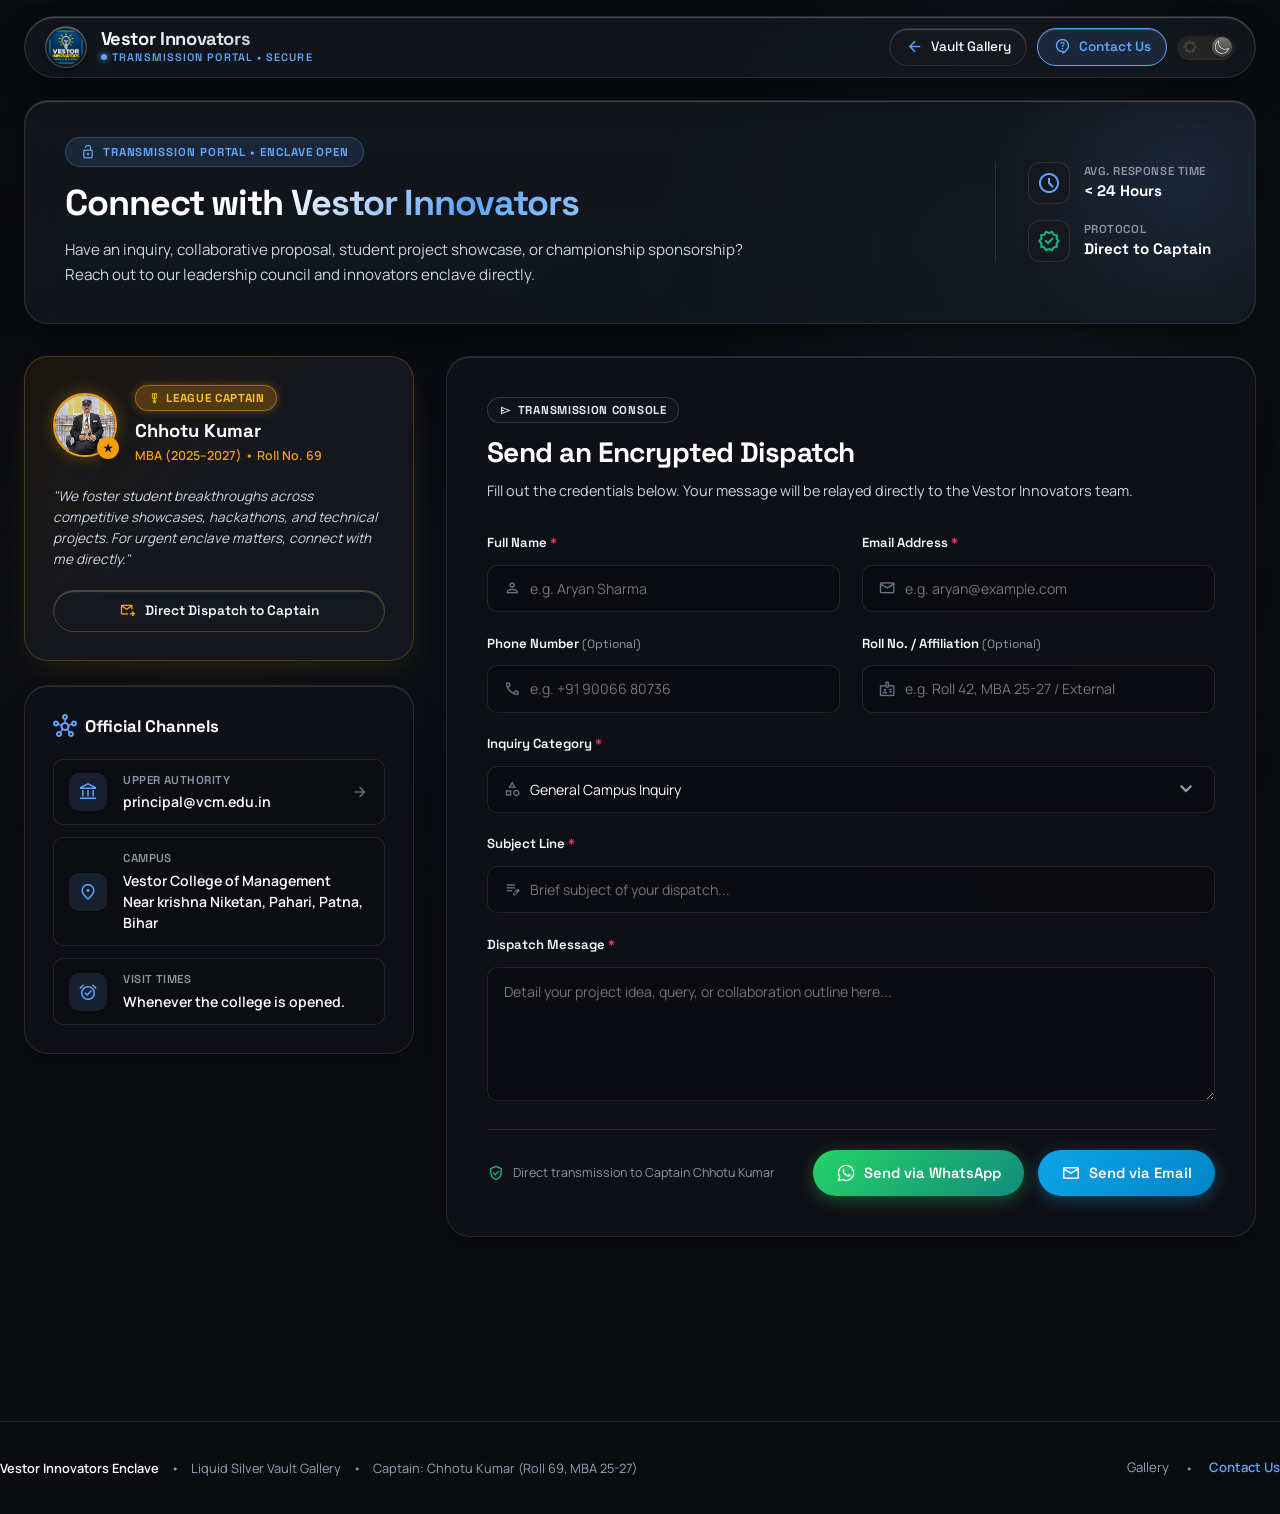
==== contact/index.html @ cceb9549 "Add files via upload" ====
<!DOCTYPE html>
<html lang="en" data-theme="dark">
<head>
  <meta charset="UTF-8">
  <meta name="viewport" content="width=device-width, initial-scale=1.0">
  <meta name="description" content="Connect with Vestor Innovators. Submit student project inquiries, trophy credentials, collaboration proposals, or contact league leadership.">
  <title>Contact Us — Vestor Innovators Enclave</title>
  
  <!-- Favicon: Using logo-2 -->
  <link rel="icon" type="image/jpeg" href="../images/logo-2.jpeg">

  <!-- Typography & Google Fonts -->
  <link rel="preconnect" href="https://fonts.googleapis.com">
  <link rel="preconnect" href="https://fonts.gstatic.com" crossorigin>
  <link href="https://fonts.googleapis.com/css2?family=Manrope:wght@400;500;600;700&family=Space+Grotesk:wght@400;500;600;700&display=swap" rel="stylesheet">
  
  <!-- Material Symbols Outlined Icons -->
  <link rel="stylesheet" href="https://fonts.googleapis.com/css2?family=Material+Symbols+Outlined:opsz,wght,FILL,GRAD@20..48,100..700,0..1,-50..200">

  <!-- Core Design System -->
  <link rel="stylesheet" href="../style.css">
  <!-- Contact Specific Layout Styles -->
  <link rel="stylesheet" href="./contact.css">
</head>
<body>

  <!-- Ambient Obsidian & Silver Lighting -->
  <div class="ambient-background" aria-hidden="true">
    <div class="ambient-spot-top-right"></div>
    <div class="ambient-spot-mid-left"></div>
    <div class="ambient-spot-bottom-right"></div>
    <div class="ambient-vignette"></div>
  </div>

  <!-- Fixed Top Glassmorphic Navigation Header -->
  <header class="site-header glass-panel">
    <!-- League Brand Identity -->
    <a href="../" class="brand-group" style="text-decoration: none;" title="Return to Vestor Innovators Vault">
      <div class="brand-logo-wrapper">
        <img src="../images/logo.png" alt="Vestor Innovators Logo">
      </div>
      <div class="brand-text">
        <span class="brand-title">Vestor Innovators</span>
        <span class="brand-subtitle">
          <span class="status-dot"></span>
          Transmission Portal • Secure
        </span>
      </div>
    </a>

    <!-- Navigation Actions -->
    <div class="header-actions">
      <!-- Back to Vault Gallery Button -->
      <a href="../" class="btn-glass" title="Return to Liquid Silver Vault Gallery">
        <span class="material-symbols-outlined" style="font-size: 19px; color: var(--accent-cyan);">arrow_back</span>
        <span class="btn-label">Vault Gallery</span>
      </a>

      <!-- Contact Us Active State -->
      <span class="btn-nav-contact active" title="Currently on Contact Us Page">
        <span class="material-symbols-outlined" style="font-size: 19px; color: var(--accent-cyan);">contact_support</span>
        <span class="btn-label">Contact Us</span>
      </span>

      <!-- Animated SVG Dark / Light Mode Toggle Switch -->
      <div class="theme-switch-container" title="Switch Theme (Dark / Light)">
        <input type="checkbox" id="darkmode-toggle" checked aria-label="Toggle dark and light mode" />
        <label for="darkmode-toggle">
          <svg version="1.1" class="sun" xmlns="http://www.w3.org/2000/svg" xmlns:xlink="http://www.w3.org/1999/xlink" x="0px" y="0px" viewBox="0 0 496 496" style="enable-background:new 0 0 496 496;" xml:space="preserve">
            <rect x="152.994" y="58.921" transform="matrix(0.3827 0.9239 -0.9239 0.3827 168.6176 -118.5145)" width="40.001" height="16" />
            <rect x="46.9" y="164.979" transform="matrix(0.9239 0.3827 -0.3827 0.9239 71.29 -12.4346)" width="40.001" height="16" />
            <rect x="46.947" y="315.048" transform="matrix(0.9239 -0.3827 0.3827 0.9239 -118.531 50.2116)" width="40.001" height="16" />
            <rect x="164.966" y="409.112" transform="matrix(-0.9238 -0.3828 0.3828 -0.9238 168.4872 891.7491)" width="16" height="39.999" />
            <rect x="303.031" y="421.036" transform="matrix(-0.3827 -0.9239 0.9239 -0.3827 50.2758 891.6655)" width="40.001" height="16" />
            <rect x="409.088" y="315.018" transform="matrix(-0.9239 -0.3827 0.3827 -0.9239 701.898 785.6559)" width="40.001" height="16" />
            <rect x="409.054" y="165.011" transform="matrix(-0.9239 0.3827 -0.3827 -0.9239 891.6585 168.6574)" width="40.001" height="16" />
            <rect x="315.001" y="46.895" transform="matrix(0.9238 0.3828 -0.3828 0.9238 50.212 -118.5529)" width="16" height="39.999" />
            <path d="M248,88c-88.224,0-160,71.776-160,160s71.776,160,160,160s160-71.776,160-160S336.224,88,248,88z M248,392
                c-79.4,0-144-64.6-144-144s64.6-144,144-144s144,64.6,144,144S327.4,392,248,392z" />
            <rect x="240" width="16" height="72" />
            <rect x="62.097" y="90.096" transform="matrix(0.7071 0.7071 -0.7071 0.7071 98.0963 -40.6334)" width="71.999" height="16" />
            <rect y="240" width="72" height="16" />
            <rect x="90.091" y="361.915" transform="matrix(-0.7071 -0.7071 0.7071 -0.7071 -113.9157 748.643)" width="16" height="71.999" />
            <rect x="240" y="424" width="16" height="72" />
            <rect x="361.881" y="389.915" transform="matrix(-0.7071 -0.7071 0.7071 -0.7071 397.8562 960.6281)" width="71.999" height="16" />
            <rect x="424" y="240" width="72" height="16" />
            <rect x="389.911" y="62.091" transform="matrix(0.7071 0.7071 -0.7071 0.7071 185.9067 -252.6357)" width="16" height="71.999" />
          </svg>
          <svg version="1.1" class="moon" xmlns="http://www.w3.org/2000/svg" xmlns:xlink="http://www.w3.org/1999/xlink" x="0px" y="0px" viewBox="0 0 49.739 49.739" style="enable-background:new 0 0 49.739 49.739;" xml:space="preserve">
            <path d="M25.068,48.889c-9.173,0-18.017-5.06-22.396-13.804C-3.373,23.008,1.164,8.467,13.003,1.979l2.061-1.129l-0.615,2.268
                 c-1.479,5.459-0.899,11.25,1.633,16.306c2.75,5.493,7.476,9.587,13.305,11.526c5.831,1.939,12.065,1.492,17.559-1.258v0
                 c0.25-0.125,0.492-0.258,0.734-0.391l2.061-1.13l-0.585,2.252c-1.863,6.873-6.577,12.639-12.933,15.822
                 C32.639,48.039,28.825,48.888,25.068,48.889z M12.002,4.936c-9.413,6.428-12.756,18.837-7.54,29.253
                 c5.678,11.34,19.522,15.945,30.864,10.268c5.154-2.582,9.136-7.012,11.181-12.357c-5.632,2.427-11.882,2.702-17.752,0.748
                 c-6.337-2.108-11.473-6.557-14.463-12.528C11.899,15.541,11.11,10.16,12.002,4.936z" />
          </svg>
        </label>
      </div>
    </div>
  </header>

  <!-- Main Application Body -->
  <main class="app-container contact-main-content">
    
    <!-- Hero Header Banner -->
    <section class="contact-hero glass-panel">
      <div class="contact-hero-content">
        <div class="hero-badge-pill">
          <span class="material-symbols-outlined" style="font-size: 16px; color: var(--accent-cyan);">lock_open</span>
          <span>TRANSMISSION PORTAL • ENCLAVE OPEN</span>
        </div>
        <h1 class="contact-hero-title">
          Connect with <span class="gradient-text">Vestor Innovators</span>
        </h1>
        <p class="contact-hero-desc">
          Have an inquiry, collaborative proposal, student project showcase, or championship sponsorship? Reach out to our leadership council and innovators enclave directly.
        </p>
      </div>

      <!-- Quick Metrics Ribbon -->
      <div class="contact-ribbon">
        <div class="ribbon-item">
          <span class="material-symbols-outlined ribbon-icon">schedule</span>
          <div>
            <div class="ribbon-label">Avg. Response Time</div>
            <div class="ribbon-val">&lt; 24 Hours</div>
          </div>
        </div>
        <div class="ribbon-item">
          <span class="material-symbols-outlined ribbon-icon" style="color: var(--accent-emerald);">verified</span>
          <div>
            <div class="ribbon-label">Protocol</div>
            <div class="ribbon-val">Direct to Captain</div>
          </div>
        </div>
      </div>
    </section>

    <!-- Two Column Layout: Channels (Left) & Transmission Form (Right) -->
    <div class="contact-grid">
      
      <!-- Left Column: Direct Enclave Hub & Channels -->
      <aside class="contact-info-col">
        
        <!-- Leadership Spotlight: Captain Chhotu Kumar -->
        <div class="glass-card info-card captain-card">
          <div class="captain-card-header">
            <div class="captain-avatar-wrap">
              <img src="../images/members/chhotu_kumar-69-mba-25-27.png" alt="Captain Chhotu Kumar" class="captain-avatar">
              <span class="captain-star-badge" title="Council Captain">★</span>
            </div>
            <div>
              <span class="badge-tag badge-captain" style="margin-bottom: 0.35rem; display: inline-flex;">
                <span class="material-symbols-outlined" style="font-size: 13px;">military_tech</span>
                LEAGUE CAPTAIN
              </span>
              <h3 class="captain-name">Chhotu Kumar</h3>
              <p class="captain-sub">MBA (2025–2027) • Roll No. 69</p>
            </div>
          </div>
          <p class="captain-note">
            "We foster student breakthroughs across competitive showcases, hackathons, and technical projects. For urgent enclave matters, connect with me directly."
          </p>
          <a href="mailto:dhruvraj10370@gmail.com?subject=Transmission%20to%20Captain%20Chhotu%20Kumar" class="btn-glass captain-mail-btn" id="directCaptainMailBtn" title="Direct Email to Captain Chhotu Kumar (dhruvraj10370@gmail.com)">
            <span class="material-symbols-outlined" style="font-size: 18px; color: var(--accent-gold);">outgoing_mail</span>
            <span>Direct Dispatch to Captain</span>
          </a>
        </div>

        <!-- Enclave Transmission Channels -->
        <div class="glass-card info-card">
          <h3 class="card-section-title">
            <span class="material-symbols-outlined" style="color: var(--accent-cyan);">hub</span>
            Official Channels
          </h3>

          <div class="channel-list">
            <!-- Upper Authority Email Channel -->
            <a href="mailto:principal@vcm.edu.in" class="channel-row">
              <div class="channel-icon-box">
                <span class="material-symbols-outlined">account_balance</span>
              </div>
              <div class="channel-info">
                <div class="channel-type">Upper Authority</div>
                <div class="channel-detail">principal@vcm.edu.in</div>
              </div>
              <span class="material-symbols-outlined channel-arrow">arrow_forward</span>
            </a>

            <!-- Campus -->
            <div class="channel-row static">
              <div class="channel-icon-box">
                <span class="material-symbols-outlined">location_on</span>
              </div>
              <div class="channel-info">
                <div class="channel-type">Campus</div>
                <div class="channel-detail">Vestor College of Management<br>Near krishna Niketan, Pahari, Patna, Bihar</div>
              </div>
            </div>

            <!-- Visit Times -->
            <div class="channel-row static">
              <div class="channel-icon-box">
                <span class="material-symbols-outlined">alarm_on</span>
              </div>
              <div class="channel-info">
                <div class="channel-type">Visit Times</div>
                <div class="channel-detail">Whenever the college is opened.</div>
              </div>
            </div>
          </div>
        </div>

      </aside>

      <!-- Right Column: Interactive Glass Transmission Form -->
      <section class="contact-form-col">
        <div class="glass-card form-container-card">
          <div class="form-header">
            <div class="form-title-group">
              <span class="badge-tag badge-member">
                <span class="material-symbols-outlined" style="font-size: 13px;">send</span>
                TRANSMISSION CONSOLE
              </span>
              <h2>Send an Encrypted Dispatch</h2>
              <p class="form-subtitle">Fill out the credentials below. Your message will be relayed directly to the Vestor Innovators team.</p>
            </div>
          </div>

          <!-- Submission Feedback Banner (Hidden by default) -->
          <div id="formFeedback" class="form-feedback-banner" style="display: none;"></div>

          <!-- The Contact Form -->
          <form id="contactForm" class="transmission-form" novalidate>
            <div class="form-grid">
              
              <!-- Sender Name -->
              <div class="form-group">
                <label for="senderName">
                  Full Name <span class="required-star">*</span>
                </label>
                <div class="input-with-icon">
                  <span class="material-symbols-outlined input-icon">person</span>
                  <input type="text" id="senderName" name="name" class="form-input" placeholder="e.g. Aryan Sharma" required>
                </div>
              </div>

              <!-- Sender Email -->
              <div class="form-group">
                <label for="senderEmail">
                  Email Address <span class="required-star">*</span>
                </label>
                <div class="input-with-icon">
                  <span class="material-symbols-outlined input-icon">mail</span>
                  <input type="email" id="senderEmail" name="email" class="form-input" placeholder="e.g. aryan@example.com" required>
                </div>
              </div>

              <!-- Sender Phone Number (Optional) -->
              <div class="form-group">
                <label for="senderPhone">
                  Phone Number <span class="optional-tag">(Optional)</span>
                </label>
                <div class="input-with-icon">
                  <span class="material-symbols-outlined input-icon">call</span>
                  <input type="tel" id="senderPhone" name="phone" class="form-input" placeholder="e.g. +91 90066 80736">
                </div>
              </div>

              <!-- Department / Roll Number -->
              <div class="form-group">
                <label for="senderRoll">
                  Roll No. / Affiliation <span class="optional-tag">(Optional)</span>
                </label>
                <div class="input-with-icon">
                  <span class="material-symbols-outlined input-icon">badge</span>
                  <input type="text" id="senderRoll" name="roll" class="form-input" placeholder="e.g. Roll 42, MBA 25-27 / External">
                </div>
              </div>

              <!-- Category / Subject Matter -->
              <div class="form-group span-2">
                <label for="inquiryCategory">
                  Inquiry Category <span class="required-star">*</span>
                </label>
                <div class="input-with-icon">
                  <span class="material-symbols-outlined input-icon">category</span>
                  <select id="inquiryCategory" name="category" class="form-input form-select" required>
                    <option value="collaboration">Project Collaboration & Tech Research</option>
                    <option value="membership">Innovators Membership</option>
                    <option value="trophy_submission">Trophy & Award</option>
                    <option value="sponsorship">Championship & Hackathon Sponsorship</option>
                    <option value="general" selected>General Campus Inquiry</option>
                    <option value="feedback">Feedback & Vault Suggestions</option>
                  </select>
                </div>
              </div>

              <!-- Transmission Subject -->
              <div class="form-group span-2">
                <label for="senderSubject">
                  Subject Line <span class="required-star">*</span>
                </label>
                <div class="input-with-icon">
                  <span class="material-symbols-outlined input-icon">edit_note</span>
                  <input type="text" id="senderSubject" name="subject" class="form-input" placeholder="Brief subject of your dispatch..." required>
                </div>
              </div>

              <!-- Transmission Body -->
              <div class="form-group span-2">
                <label for="senderMessage">
                  Dispatch Message <span class="required-star">*</span>
                </label>
                <textarea id="senderMessage" name="message" class="form-input form-textarea" rows="5" placeholder="Detail your project idea, query, or collaboration outline here..." required></textarea>
              </div>



            </div>

            <!-- Dual Dispatch Action Buttons: WhatsApp & Email Direct to Captain -->
            <div class="form-footer">
              <div class="security-indicator">
                <span class="material-symbols-outlined" style="color: var(--accent-emerald); font-size: 18px;">verified_user</span>
                <span>Direct transmission to Captain Chhotu Kumar</span>
              </div>
              <div class="form-footer-actions">
                <!-- WhatsApp Dispatch Button (Green) -->
                <button type="button" id="sendWhatsAppBtn" class="btn-dispatch btn-whatsapp" title="Send details to Captain WhatsApp (+91 90066 80736)">
                  <svg viewBox="0 0 24 24" width="20" height="20" fill="currentColor">
                    <path d="M12.04 2C6.58 2 2.13 6.45 2.13 11.91C2.13 13.66 2.59 15.36 3.45 16.86L2.05 22L7.3 20.62C8.75 21.41 10.38 21.83 12.04 21.83C17.5 21.83 21.95 17.38 21.95 11.92C21.95 9.27 20.92 6.78 19.05 4.91C17.18 3.04 14.69 2 12.04 2M12.05 3.67C14.25 3.67 16.31 4.53 17.87 6.09C19.42 7.65 20.28 9.72 20.28 11.92C20.28 16.46 16.58 20.15 12.04 20.15C10.56 20.15 9.11 19.76 7.85 19L7.55 18.83L4.43 19.65L5.26 16.61L5.06 16.29C4.24 15 3.8 13.47 3.8 11.91C3.81 7.37 7.5 3.67 12.05 3.67M9.53 7.34C9.33 7.34 9 7.42 8.78 7.66C8.56 7.9 7.94 8.48 7.94 9.68C7.94 10.87 8.81 12.03 8.93 12.19C9.05 12.35 10.64 14.81 13.08 15.86C13.66 16.11 14.11 16.26 14.46 16.37C15.05 16.56 15.58 16.53 16.01 16.47C16.49 16.4 17.48 15.87 17.68 15.3C17.89 14.73 17.89 14.25 17.82 14.14C17.76 14.04 17.6 13.98 17.35 13.86C17.1 13.73 15.89 13.14 15.66 13.05C15.44 12.97 15.27 12.93 15.11 13.17C14.95 13.41 14.49 13.98 14.35 14.14C14.21 14.3 14.07 14.32 13.82 14.2C13.57 14.07 12.52 13.73 11.27 12.61C10.3 11.75 9.64 10.68 9.52 10.47C9.4 10.27 9.51 10.15 9.63 10.03C9.74 9.92 9.88 9.73 10.01 9.58C10.14 9.43 10.18 9.32 10.26 9.16C10.34 9 10.3 8.86 10.24 8.74C10.18 8.62 9.72 7.5 9.53 7.34Z"/>
                  </svg>
                  <span>Send via WhatsApp</span>
                </button>

                <!-- Email Dispatch Button (Cyan/Blue) -->
                <button type="button" id="sendEmailBtn" class="btn-dispatch btn-email" title="Send details to Captain Email (dhruvraj10370@gmail.com)">
                  <span class="material-symbols-outlined" style="font-size: 20px;">mail</span>
                  <span>Send via Email</span>
                </button>
              </div>
            </div>
          </form>
        </div>
      </section>

    </div>

  </main>

  <!-- Site Footer -->
  <footer class="site-footer app-container">
    <div class="footer-content">
      <div class="footer-credits">
        <span class="team-badge">Vestor Innovators Enclave</span>
        <span>•</span>
        <span>Liquid Silver Vault Gallery</span>
        <span>•</span>
        <span>Captain: Chhotu Kumar (Roll 69, MBA 25-27)</span>
      </div>
      <div style="display: flex; gap: 1rem; align-items: center;">
        <a href="../" style="color: var(--chrome-muted); text-decoration: none; font-size: 0.82rem;">Gallery</a>
        <span>•</span>
        <a href="./" style="color: var(--accent-cyan); text-decoration: none; font-size: 0.82rem; font-weight: 600;">Contact Us</a>
      </div>
    </div>
  </footer>

  <!-- Toast Container -->
  <div id="toastContainer" class="toast-container" aria-live="polite"></div>

  <!-- Contact Script -->
  <script src="./contact.js"></script>
</body>
</html>
---- style.css ----
/* ==========================================================================
   VESTOR INNOVATORS - LIQUID SILVER VAULT GALLERY
   Pure Vanilla CSS Design System (Zero Frameworks)
   High-Performance, Hardware-Accelerated, Silk-Smooth UI
   ========================================================================== */

/* --------------------------------------------------------------------------
   1. CSS Custom Properties / Design Tokens
   -------------------------------------------------------------------------- */
:root {
  /* Dark Theme (Default - Deep Obsidian & Liquid Silver) */
  --bg-primary: #0a0c10;
  --bg-surface: #111318;
  --bg-surface-elevated: #16181f;
  --bg-surface-glass: rgba(22, 25, 33, 0.72);
  --bg-surface-glass-hover: rgba(30, 34, 46, 0.85);
  --bg-surface-card: rgba(16, 18, 24, 0.88);
  --bg-dock: rgba(16, 20, 28, 0.88);
  --bg-modal-overlay: rgba(5, 7, 10, 0.85);
  --bg-modal: rgba(16, 18, 25, 0.96);

  /* Primary Chrome & Accents */
  --chrome-primary: #ffffff;
  --chrome-secondary: #e2e8f0;
  --chrome-muted: #94a3b8;
  --chrome-dark: #64748b;
  --chrome-border: rgba(255, 255, 255, 0.1);
  --chrome-border-highlight: rgba(255, 255, 255, 0.24);
  --chrome-glow: rgba(226, 232, 240, 0.18);

  /* Cryptographic Cyan & Accent Tints */
  --accent-cyan: #60a5fa;
  --accent-cyan-glow: rgba(96, 165, 250, 0.3);
  --accent-cyan-soft: rgba(96, 165, 250, 0.12);
  --accent-gold: #f59e0b;
  --accent-gold-glow: rgba(245, 158, 11, 0.35);
  --accent-gold-soft: rgba(245, 158, 11, 0.15);
  --accent-rose: #f43f5e;
  --accent-rose-soft: rgba(244, 63, 94, 0.15);
  --accent-emerald: #10b981;
  --accent-emerald-soft: rgba(16, 185, 129, 0.15);

  /* Text Colors */
  --text-primary: #f8fafc;
  --text-secondary: #cbd5e1;
  --text-muted: #8e95a5;
  --text-inverse: #0a0c10;

  /* Glassmorphism Specs (Optimized for 60fps) */
  --glass-blur: 16px;
  --glass-border: 1px solid rgba(255, 255, 255, 0.1);
  --glass-shadow: 0 16px 36px -12px rgba(0, 0, 0, 0.7);
  --glass-specular: inset 0 1px 1px 0 rgba(255, 255, 255, 0.25);

  /* Radii */
  --radius-xs: 6px;
  --radius-sm: 10px;
  --radius-md: 16px;
  --radius-lg: 24px;
  --radius-pill: 9999px;

  /* Typography */
  --font-display: 'Space Grotesk', -apple-system, BlinkMacSystemFont, sans-serif;
  --font-body: 'Manrope', -apple-system, BlinkMacSystemFont, sans-serif;
  
  /* Snappy Transitions */
  --transition-fast: 0.15s ease-out;
  --transition-smooth: 0.25s cubic-bezier(0.16, 1, 0.3, 1);
}

/* Light Theme (Crisp Liquid Platinum & Silver Glass) */
[data-theme="light"] {
  --bg-primary: #f1f4f8;
  --bg-surface: #ffffff;
  --bg-surface-elevated: #e2e8f0;
  --bg-surface-glass: rgba(255, 255, 255, 0.85);
  --bg-surface-glass-hover: rgba(255, 255, 255, 0.98);
  --bg-surface-card: rgba(255, 255, 255, 0.92);
  --bg-dock: rgba(245, 247, 250, 0.94);
  --bg-modal-overlay: rgba(15, 23, 42, 0.5);
  --bg-modal: rgba(255, 255, 255, 0.98);

  --chrome-primary: #0f172a;
  --chrome-secondary: #1e293b;
  --chrome-muted: #64748b;
  --chrome-dark: #94a3b8;
  --chrome-border: rgba(15, 23, 42, 0.1);
  --chrome-border-highlight: rgba(15, 23, 42, 0.22);
  --chrome-glow: rgba(15, 23, 42, 0.06);

  --accent-cyan: #0284c7;
  --accent-cyan-glow: rgba(2, 132, 199, 0.2);
  --accent-cyan-soft: rgba(2, 132, 199, 0.1);

  --text-primary: #0f172a;
  --text-secondary: #334155;
  --text-muted: #64748b;
  --text-inverse: #ffffff;

  --glass-border: 1px solid rgba(15, 23, 42, 0.08);
  --glass-shadow: 0 14px 30px -10px rgba(15, 23, 42, 0.1);
  --glass-specular: inset 0 1px 1px 0 rgba(255, 255, 255, 0.9);
}

/* --------------------------------------------------------------------------
   2. Reset & Base Styles
   -------------------------------------------------------------------------- */
*, *::before, *::after {
  box-sizing: border-box;
  margin: 0;
  padding: 0;
}

html {
  font-size: 16px;
  scroll-behavior: smooth;
  -webkit-text-size-adjust: 100%;
}

body {
  font-family: var(--font-body);
  background-color: var(--bg-primary);
  color: var(--text-primary);
  min-height: 100vh;
  line-height: 1.5;
  overflow-x: hidden;
  position: relative;
  -webkit-font-smoothing: antialiased;
  -moz-osx-font-smoothing: grayscale;
}

img {
  max-width: 100%;
  height: auto;
  display: block;
}

button, input, select, textarea {
  font: inherit;
  color: inherit;
  border: none;
  background: none;
  outline: none;
}

button {
  cursor: pointer;
  user-select: none;
}

a {
  color: inherit;
  text-decoration: none;
}

/* Custom Scrollbar */
::-webkit-scrollbar {
  width: 7px;
  height: 7px;
}
::-webkit-scrollbar-track {
  background: var(--bg-primary);
}
::-webkit-scrollbar-thumb {
  background: var(--chrome-dark);
  border-radius: var(--radius-pill);
}
::-webkit-scrollbar-thumb:hover {
  background: var(--chrome-muted);
}

/* --------------------------------------------------------------------------
   3. Dark Obsidian Background with Soft Light Silver & Cyan Spotting
   (Matches Stitch screen.png Vault Design - Clean, Dark, Non-Distracting)
   -------------------------------------------------------------------------- */
.ambient-background {
  position: fixed;
  inset: 0;
  pointer-events: none;
  z-index: 0;
  overflow: hidden;
  background-color: var(--bg-primary);
}

/* Fixed Hardware-Accelerated Ambient Light Spots */
.ambient-spot-top-right {
  position: absolute;
  top: -10%;
  right: -5%;
  width: 700px;
  height: 700px;
  border-radius: 50%;
  background: radial-gradient(circle, rgba(164, 201, 255, 0.065) 0%, rgba(17, 19, 24, 0) 70%);
  transform: translateZ(0);
}

.ambient-spot-mid-left {
  position: absolute;
  top: 32%;
  left: -8%;
  width: 650px;
  height: 650px;
  border-radius: 50%;
  background: radial-gradient(circle, rgba(226, 232, 240, 0.045) 0%, rgba(17, 19, 24, 0) 68%);
  transform: translateZ(0);
}

.ambient-spot-bottom-right {
  position: absolute;
  bottom: -15%;
  right: 18%;
  width: 800px;
  height: 800px;
  border-radius: 50%;
  background: radial-gradient(circle, rgba(2, 103, 184, 0.055) 0%, rgba(17, 19, 24, 0) 72%);
  transform: translateZ(0);
}

.ambient-vignette {
  position: absolute;
  inset: 0;
  background: linear-gradient(to bottom, transparent 0%, rgba(12, 14, 18, 0.4) 100%);
}

[data-theme="light"] .ambient-spot-top-right {
  background: radial-gradient(circle, rgba(2, 132, 199, 0.08) 0%, transparent 65%);
}
[data-theme="light"] .ambient-spot-mid-left {
  background: radial-gradient(circle, rgba(148, 163, 184, 0.1) 0%, transparent 65%);
}
[data-theme="light"] .ambient-spot-bottom-right {
  background: radial-gradient(circle, rgba(96, 165, 250, 0.08) 0%, transparent 65%);
}
[data-theme="light"] .ambient-vignette {
  background: linear-gradient(to bottom, transparent 0%, rgba(226, 232, 240, 0.4) 100%);
}

/* --------------------------------------------------------------------------
   4. Glassmorphism Utilities
   -------------------------------------------------------------------------- */
.glass-panel {
  background: var(--bg-surface-glass);
  backdrop-filter: blur(var(--glass-blur)) saturate(160%);
  -webkit-backdrop-filter: blur(var(--glass-blur)) saturate(160%);
  border: var(--glass-border);
  box-shadow: var(--glass-specular), var(--glass-shadow);
}

.glass-card {
  background: var(--bg-surface-card);
  backdrop-filter: blur(12px);
  -webkit-backdrop-filter: blur(12px);
  border: 1px solid var(--chrome-border);
  box-shadow: inset 0 1px 0 rgba(255, 255, 255, 0.12), 0 10px 24px -10px rgba(0, 0, 0, 0.5);
}

.glass-card:hover {
  background: var(--bg-surface-glass-hover);
  border-color: var(--chrome-border-highlight);
  box-shadow: inset 0 1px 1px rgba(255, 255, 255, 0.3), 0 16px 36px -10px rgba(0, 0, 0, 0.65), 0 0 16px var(--chrome-glow);
}

/* Liquid Chrome Button */
.btn-chrome {
  background: linear-gradient(135deg, #ffffff 0%, #cbd5e1 50%, #94a3b8 100%);
  color: #0f172a;
  font-family: var(--font-display);
  font-weight: 600;
  font-size: 0.85rem;
  letter-spacing: 0.03em;
  padding: 0.55rem 1.2rem;
  border-radius: var(--radius-pill);
  display: inline-flex;
  align-items: center;
  gap: 0.5rem;
  box-shadow: inset 0 1px 1px rgba(255, 255, 255, 0.9), 0 4px 12px rgba(0, 0, 0, 0.3);
  transition: transform var(--transition-fast), filter var(--transition-fast);
}

.btn-chrome:hover {
  transform: translateY(-1px);
  filter: brightness(1.05);
  box-shadow: inset 0 1px 1px #fff, 0 6px 18px rgba(226, 232, 240, 0.4);
}

.btn-chrome:active {
  transform: translateY(1px) scale(0.98);
}

/* Glass Outline Button */
.btn-glass {
  background: var(--bg-surface-glass);
  backdrop-filter: blur(10px);
  -webkit-backdrop-filter: blur(10px);
  color: var(--text-primary);
  border: 1px solid var(--chrome-border);
  font-family: var(--font-display);
  font-size: 0.85rem;
  font-weight: 500;
  padding: 0.5rem 0.95rem;
  border-radius: var(--radius-pill);
  display: inline-flex;
  align-items: center;
  gap: 0.45rem;
  box-shadow: var(--glass-specular);
  transition: background var(--transition-fast), border-color var(--transition-fast), color var(--transition-fast);
}

.btn-glass:hover {
  background: var(--bg-surface-glass-hover);
  border-color: var(--chrome-border-highlight);
  color: var(--chrome-primary);
}

.btn-glass:active {
  transform: translateY(1px) scale(0.98);
}

.btn-icon {
  width: 38px;
  height: 38px;
  border-radius: var(--radius-pill);
  display: inline-flex;
  align-items: center;
  justify-content: center;
  padding: 0;
}

/* Contact Navigation Button */
.btn-nav-contact {
  text-decoration: none;
  display: inline-flex;
  align-items: center;
  gap: 0.45rem;
  padding: 0.48rem 0.95rem;
  font-family: var(--font-display);
  font-size: 0.85rem;
  font-weight: 600;
  border-radius: var(--radius-pill);
  color: var(--text-primary);
  background: var(--bg-surface-glass);
  border: 1px solid var(--chrome-border);
  box-shadow: var(--glass-specular);
  transition: all var(--transition-fast);
}

.btn-nav-contact:hover {
  background: var(--bg-surface-glass-hover);
  border-color: var(--accent-cyan);
  box-shadow: 0 0 14px var(--accent-cyan-glow);
  color: var(--chrome-primary);
  transform: translateY(-1px);
}

.btn-nav-contact:active {
  transform: translateY(1px) scale(0.98);
}

.btn-nav-contact.active {
  border-color: var(--accent-cyan);
  background: var(--accent-cyan-soft);
  color: var(--accent-cyan);
}

/* --------------------------------------------------------------------------
   5. Layout & Navigation Header
   -------------------------------------------------------------------------- */
.app-container {
  position: relative;
  z-index: 1;
  max-width: 1560px;
  margin: 0 auto;
  padding: 0 1.5rem;
}

/* Fixed Glass Navigation Header */
.site-header {
  position: fixed;
  top: 1rem;
  left: 1.5rem;
  right: 1.5rem;
  max-width: 1560px;
  margin: 0 auto;
  z-index: 50;
  border-radius: var(--radius-pill);
  padding: 0.55rem 1.25rem;
  display: flex;
  align-items: center;
  justify-content: space-between;
  gap: 1rem;
}

/* Brand Identity */
.brand-group {
  display: flex;
  align-items: center;
  gap: 0.85rem;
}

.brand-logo-wrapper {
  width: 42px;
  height: 42px;
  border-radius: 50%;
  overflow: hidden;
  background: var(--bg-surface-elevated);
  border: 1px solid var(--chrome-border-highlight);
  box-shadow: inset 0 1px 1px rgba(255, 255, 255, 0.4), 0 4px 10px rgba(0, 0, 0, 0.3);
  display: flex;
  align-items: center;
  justify-content: center;
  padding: 2px;
  flex-shrink: 0;
}

.brand-logo-wrapper img {
  width: 100%;
  height: 100%;
  object-fit: cover;
  border-radius: 50%;
}

.brand-text {
  display: flex;
  flex-direction: column;
}

.brand-title {
  font-family: var(--font-display);
  font-size: 1.15rem;
  font-weight: 700;
  letter-spacing: -0.02em;
  line-height: 1.1;
  background: linear-gradient(135deg, var(--chrome-primary) 0%, var(--chrome-secondary) 50%, var(--chrome-muted) 100%);
  -webkit-background-clip: text;
  -webkit-text-fill-color: transparent;
}

.brand-subtitle {
  font-family: var(--font-display);
  font-size: 0.68rem;
  font-weight: 600;
  letter-spacing: 0.1em;
  text-transform: uppercase;
  color: var(--accent-cyan);
  display: flex;
  align-items: center;
  gap: 0.35rem;
}

.status-dot {
  width: 6px;
  height: 6px;
  border-radius: 50%;
  background-color: var(--accent-cyan);
  box-shadow: 0 0 6px var(--accent-cyan);
}

/* Search Bar */
.search-container {
  position: relative;
  flex: 1;
  max-width: 380px;
}

.search-icon {
  position: absolute;
  left: 1rem;
  top: 50%;
  transform: translateY(-50%);
  color: var(--chrome-dark);
  font-size: 1.1rem;
  pointer-events: none;
}

.search-input {
  width: 100%;
  padding: 0.5rem 1rem 0.5rem 2.4rem;
  border-radius: var(--radius-pill);
  background: rgba(0, 0, 0, 0.25);
  border: 1px solid var(--chrome-border);
  color: var(--text-primary);
  font-size: 0.85rem;
  font-family: var(--font-body);
  transition: border-color var(--transition-fast);
}

[data-theme="light"] .search-input {
  background: rgba(255, 255, 255, 0.7);
}

.search-input:focus {
  border-color: var(--accent-cyan);
  box-shadow: 0 0 12px var(--accent-cyan-glow);
}

/* Mobile Search Drawer */
.mobile-search-btn {
  display: none;
}

.mobile-search-drawer {
  display: none;
  position: fixed;
  top: 4.25rem;
  left: 0.75rem;
  right: 0.75rem;
  z-index: 150;
  animation: slideDownFade 0.2s ease-out;
}

.mobile-search-drawer.active {
  display: block;
}

.mobile-search-inner {
  display: flex;
  align-items: center;
  gap: 0.6rem;
  padding: 0.6rem 0.9rem;
  border-radius: var(--radius-pill);
  background: rgba(17, 19, 24, 0.96);
  backdrop-filter: blur(16px);
  -webkit-backdrop-filter: blur(16px);
  border: 1px solid var(--accent-cyan);
  box-shadow: 0 10px 30px rgba(0, 0, 0, 0.6), 0 0 16px var(--accent-cyan-glow);
}

[data-theme="light"] .mobile-search-inner {
  background: rgba(255, 255, 255, 0.96);
  border-color: var(--accent-cyan);
  box-shadow: 0 8px 24px rgba(14, 165, 233, 0.2);
}

.mobile-search-icon {
  color: var(--accent-cyan);
  font-size: 1.25rem;
  flex-shrink: 0;
}

.mobile-search-input {
  flex: 1;
  background: transparent;
  border: none;
  outline: none;
  color: var(--chrome-primary);
  font-family: var(--font-body);
  font-size: 0.9rem;
}

.mobile-search-close-btn {
  background: transparent;
  border: none;
  color: var(--chrome-muted);
  cursor: pointer;
  display: flex;
  align-items: center;
  justify-content: center;
  padding: 0.25rem;
  border-radius: 50%;
  transition: color var(--transition-fast);
}

.mobile-search-close-btn:hover {
  color: #fb7185;
}

.header-actions {
  display: flex;
  align-items: center;
  gap: 0.6rem;
}

/* ==========================================================================
   Animated SVG Dark / Light Mode Toggle Switch
   ========================================================================== */
.theme-switch-container {
  position: relative;
  display: inline-flex;
  align-items: center;
  justify-content: center;
  width: 58px;
  height: 26px;
  flex-shrink: 0;
  user-select: none;
}

.theme-switch-container input#darkmode-toggle {
  width: 0;
  height: 0;
  visibility: hidden;
  position: absolute;
  pointer-events: none;
}

.theme-switch-container label[for="darkmode-toggle"] {
  width: 58px;
  height: 26px;
  position: relative;
  display: block;
  background: #ebebeb;
  border-radius: 26px;
  box-shadow: inset 0px 1px 3px rgba(0, 0, 0, 0.4),
              inset 0px -1px 3px rgba(255, 255, 255, 0.4);
  cursor: pointer;
  transition: 0.3s;
  box-sizing: border-box;
}

.theme-switch-container label[for="darkmode-toggle"]:after {
  content: "";
  width: 20px;
  height: 20px;
  position: absolute;
  top: 3px;
  left: 3px;
  background: linear-gradient(180deg, #ffcc89, #d8860b);
  border-radius: 20px;
  box-shadow: 0px 1px 4px rgba(0, 0, 0, 0.25);
  transition: 0.3s cubic-bezier(0.4, 0, 0.2, 1);
}

.theme-switch-container label[for="darkmode-toggle"] svg {
  position: absolute;
  width: 14px;
  height: 14px;
  top: 6px;
  z-index: 10;
  transition: 0.3s;
}

.theme-switch-container label[for="darkmode-toggle"] svg.sun {
  left: 6px;
  fill: #fff;
}

.theme-switch-container label[for="darkmode-toggle"] svg.moon {
  right: 6px;
  fill: #7e7e7e;
}

/* Checked State (Dark Mode Active) */
.theme-switch-container input#darkmode-toggle:checked + label[for="darkmode-toggle"] {
  background: #242424;
  box-shadow: inset 0px 1px 3px rgba(0, 0, 0, 0.6),
              inset 0px -1px 2px rgba(255, 255, 255, 0.1);
}

.theme-switch-container input#darkmode-toggle:checked + label[for="darkmode-toggle"]:after {
  left: calc(100% - 3px);
  transform: translateX(-100%);
  background: linear-gradient(180deg, #777, #3a3a3a);
}

.theme-switch-container input#darkmode-toggle:checked + label[for="darkmode-toggle"] svg.sun {
  fill: #7e7e7e;
}

.theme-switch-container input#darkmode-toggle:checked + label[for="darkmode-toggle"] svg.moon {
  fill: #fff;
}

/* Active Squashing / Stretch Effect */
.theme-switch-container input#darkmode-toggle:active + label[for="darkmode-toggle"]:after {
  width: 27px;
}

/* Camera Option & Stream Viewfinder Styles */
.upload-action-buttons {
  display: flex;
  align-items: center;
  gap: 0.75rem;
  margin-bottom: 0.75rem;
}

.upload-action-buttons .btn-chrome,
.upload-action-buttons .btn-glass {
  flex: 1;
  justify-content: center;
  padding: 0.6rem 1rem;
  font-size: 0.85rem;
}

.camera-stream-box {
  position: relative;
  width: 100%;
  border-radius: var(--radius-md);
  overflow: hidden;
  background: #000;
  border: 1px solid var(--chrome-border-highlight);
  margin-bottom: 1rem;
}

.camera-stream-box video {
  width: 100%;
  max-height: 280px;
  object-fit: cover;
  display: block;
}

.camera-controls-bar {
  position: absolute;
  bottom: 0.75rem;
  left: 0;
  right: 0;
  display: flex;
  align-items: center;
  justify-content: center;
  gap: 0.85rem;
  z-index: 10;
  padding: 0 0.5rem;
}

.capture-snap-btn {
  background: linear-gradient(135deg, #10b981 0%, #059669 100%);
  color: #fff;
  border-radius: var(--radius-pill);
  padding: 0.55rem 1.3rem;
  font-weight: 700;
  display: inline-flex;
  align-items: center;
  gap: 0.45rem;
  box-shadow: 0 4px 15px rgba(16, 185, 129, 0.4);
  border: none;
  cursor: pointer;
}

.capture-snap-btn:hover {
  filter: brightness(1.1);
  transform: translateY(-1px);
}


/* --------------------------------------------------------------------------
   6. Main Content Area & Hero
   -------------------------------------------------------------------------- */
.main-content {
  padding-top: 6.25rem;
  padding-bottom: 7rem;
}

/* Hero Status Banner */
.hero-banner {
  margin-bottom: 1.75rem;
  padding: 1.4rem 1.8rem;
  border-radius: var(--radius-lg);
  display: flex;
  align-items: center;
  justify-content: space-between;
  flex-wrap: wrap;
  gap: 1.25rem;
  position: relative;
  overflow: hidden;
}

.hero-banner::before {
  content: '';
  position: absolute;
  top: 0;
  left: 0;
  width: 100%;
  height: 2px;
  background: linear-gradient(90deg, transparent, var(--chrome-secondary), var(--accent-cyan), transparent);
}

.hero-info {
  display: flex;
  align-items: center;
  gap: 1.1rem;
}

.emblem-badge {
  width: 50px;
  height: 50px;
  border-radius: var(--radius-md);
  background: linear-gradient(135deg, rgba(255, 255, 255, 0.08), rgba(255, 255, 255, 0.02));
  border: 1px solid var(--chrome-border-highlight);
  box-shadow: var(--glass-specular), 0 6px 16px rgba(0, 0, 0, 0.35);
  display: flex;
  align-items: center;
  justify-content: center;
  color: var(--accent-cyan);
  font-size: 1.6rem;
  flex-shrink: 0;
}

.hero-title-group h1 {
  font-family: var(--font-display);
  font-size: 1.55rem;
  font-weight: 700;
  letter-spacing: -0.02em;
  color: var(--text-primary);
  display: flex;
  align-items: center;
  gap: 0.6rem;
  flex-wrap: wrap;
}

.badge-tag {
  display: inline-flex;
  align-items: center;
  gap: 0.35rem;
  font-family: var(--font-display);
  font-size: 0.72rem;
  font-weight: 700;
  letter-spacing: 0.06em;
  text-transform: uppercase;
  padding: 0.22rem 0.7rem;
  border-radius: var(--radius-pill);
}

.badge-captain {
  background: var(--accent-gold-soft);
  color: var(--accent-gold);
  border: 1px solid rgba(245, 158, 11, 0.4);
  box-shadow: 0 0 10px var(--accent-gold-glow);
}

.badge-hd {
  background: linear-gradient(135deg, rgba(96, 165, 250, 0.25), rgba(2, 103, 184, 0.4));
  color: #ffffff;
  border: 1px solid rgba(164, 201, 255, 0.6);
  box-shadow: 0 0 8px var(--accent-cyan-glow);
  font-weight: 700;
}

.badge-locked {
  background: rgba(244, 63, 94, 0.18);
  color: #fb7185;
  border: 1px solid rgba(244, 63, 94, 0.4);
}

.hero-desc {
  font-size: 0.85rem;
  color: var(--chrome-muted);
  margin-top: 0.25rem;
}

/* Quick Metrics Counters */
.hero-metrics {
  display: flex;
  align-items: center;
  gap: 1.5rem;
  flex-wrap: wrap;
}

.metric-item {
  display: flex;
  flex-direction: column;
}

.metric-value {
  font-family: var(--font-display);
  font-size: 1.4rem;
  font-weight: 700;
  color: var(--chrome-primary);
  line-height: 1.1;
}

.metric-label {
  font-size: 0.7rem;
  font-weight: 600;
  color: var(--chrome-muted);
  text-transform: uppercase;
  letter-spacing: 0.05em;
}

/* --------------------------------------------------------------------------
   7. Filter Reel & Toolbar Controls
   -------------------------------------------------------------------------- */
.gallery-controls-bar {
  display: flex;
  align-items: center;
  justify-content: space-between;
  gap: 1rem;
  margin-bottom: 1.5rem;
  flex-wrap: wrap;
}

/* Horizontal Filter Reel */
.filter-reel {
  display: flex;
  align-items: center;
  gap: 0.5rem;
  overflow-x: auto;
  padding-bottom: 0.25rem;
  scrollbar-width: none;
}
.filter-reel::-webkit-scrollbar {
  display: none;
}

.filter-btn {
  padding: 0.45rem 1.05rem;
  border-radius: var(--radius-pill);
  font-family: var(--font-display);
  font-size: 0.82rem;
  font-weight: 600;
  color: var(--text-secondary);
  background: var(--bg-surface-glass);
  border: 1px solid var(--chrome-border);
  white-space: nowrap;
  display: inline-flex;
  align-items: center;
  gap: 0.45rem;
  transition: background var(--transition-fast), color var(--transition-fast), border-color var(--transition-fast);
}

.filter-btn:hover {
  background: var(--bg-surface-glass-hover);
  color: var(--chrome-primary);
  border-color: var(--chrome-border-highlight);
}

.filter-btn.active {
  background: var(--chrome-primary);
  color: var(--text-inverse);
  border-color: var(--chrome-primary);
  box-shadow: 0 4px 12px rgba(255, 255, 255, 0.3);
}

[data-theme="light"] .filter-btn.active {
  background: var(--chrome-primary);
  color: #ffffff;
  box-shadow: 0 4px 12px rgba(15, 23, 42, 0.2);
}

/* Locked Vault Tab Special Glow */
.filter-btn.locked-tab {
  border-color: rgba(244, 63, 94, 0.3);
}
.filter-btn.locked-tab.active {
  background: #f43f5e;
  color: #ffffff;
  border-color: #f43f5e;
  box-shadow: 0 4px 14px rgba(244, 63, 94, 0.35);
}

.filter-count {
  font-size: 0.72rem;
  padding: 0.1rem 0.45rem;
  border-radius: var(--radius-pill);
  background: rgba(0, 0, 0, 0.2);
  color: inherit;
}
.filter-btn.active .filter-count {
  background: rgba(0, 0, 0, 0.15);
}

/* Sort & View Options */
.view-options {
  display: flex;
  align-items: center;
  gap: 0.75rem;
}

.sort-select-wrapper {
  position: relative;
  display: flex;
  align-items: center;
}

.sort-select {
  appearance: none;
  background: var(--bg-surface-glass);
  border: 1px solid var(--chrome-border);
  color: var(--text-secondary);
  font-family: var(--font-display);
  font-size: 0.8rem;
  font-weight: 600;
  padding: 0.45rem 1.9rem 0.45rem 0.9rem;
  border-radius: var(--radius-pill);
  cursor: pointer;
  transition: border-color var(--transition-fast);
}

.sort-select:hover, .sort-select:focus {
  border-color: var(--chrome-border-highlight);
  color: var(--chrome-primary);
}

.sort-select-wrapper .material-symbols-outlined {
  position: absolute;
  right: 0.6rem;
  font-size: 1rem;
  pointer-events: none;
  color: var(--chrome-dark);
}

/* View Density Switcher */
.view-switcher {
  display: flex;
  align-items: center;
  background: var(--bg-surface-glass);
  border: 1px solid var(--chrome-border);
  border-radius: var(--radius-pill);
  padding: 2px;
}

.view-btn {
  width: 32px;
  height: 32px;
  border-radius: var(--radius-pill);
  display: flex;
  align-items: center;
  justify-content: center;
  color: var(--chrome-dark);
  font-size: 1.1rem;
  transition: color var(--transition-fast);
}

.view-btn:hover {
  color: var(--chrome-primary);
}

.view-btn.active {
  background: var(--bg-surface-elevated);
  color: var(--accent-cyan);
  box-shadow: var(--glass-specular);
}

/* --------------------------------------------------------------------------
   8. Gallery Image Dynamic Grid
   -------------------------------------------------------------------------- */
.gallery-grid {
  display: grid;
  grid-template-columns: repeat(auto-fill, minmax(280px, 1fr));
  gap: 1.25rem;
}

/* Bento Dynamic Grid Mode */
.gallery-grid.view-bento {
  grid-template-columns: repeat(auto-fill, minmax(250px, 1fr));
  grid-auto-flow: dense;
  gap: 1.25rem;
}

.gallery-grid.view-bento .gallery-card.aspect-wide {
  grid-column: span 2;
}

/* Compact High-Density Grid Mode */
.gallery-grid.view-compact {
  grid-template-columns: repeat(auto-fill, minmax(170px, 1fr));
  gap: 0.75rem;
}

.gallery-grid.view-compact .gallery-card {
  border-radius: var(--radius-sm);
}

.gallery-grid.view-compact .card-description {
  display: none;
}

.gallery-grid.view-compact .card-details {
  padding: 0.65rem 0.75rem;
}

.gallery-grid.view-compact .card-title {
  font-size: 0.85rem;
  white-space: nowrap;
  overflow: hidden;
  text-overflow: ellipsis;
}

/* --------------------------------------------------------------------------
   9. Gallery Cards & Hover Physics
   -------------------------------------------------------------------------- */
.gallery-card {
  position: relative;
  border-radius: var(--radius-md);
  overflow: hidden;
  display: flex;
  flex-direction: column;
  aspect-ratio: 9 / 16;
  cursor: pointer;
  transform: translateZ(0);
  transition: transform var(--transition-smooth), border-color var(--transition-fast), box-shadow var(--transition-fast);
}

.gallery-card.aspect-portrait {
  aspect-ratio: 9 / 16;
}

.gallery-card.aspect-square {
  aspect-ratio: 1 / 1;
}

.gallery-card.aspect-wide {
  aspect-ratio: 16 / 9;
}

.gallery-card:hover {
  transform: translateY(-4px);
}

.card-media-wrapper {
  position: absolute;
  inset: 0;
  width: 100%;
  height: 100%;
  overflow: hidden;
}

.card-image {
  width: 100%;
  height: 100%;
  object-fit: cover;
  object-position: center top;
  transition: transform 0.4s cubic-bezier(0.16, 1, 0.3, 1);
}

.gallery-card:hover .card-image {
  transform: scale(1.05);
}

.card-overlay {
  position: absolute;
  inset: 0;
  background: linear-gradient(to top, rgba(10, 12, 16, 0.9) 0%, rgba(10, 12, 16, 0.4) 45%, rgba(10, 12, 16, 0.05) 80%, rgba(10, 12, 16, 0.35) 100%);
  opacity: 0.85;
}

.gallery-card:hover .card-overlay {
  opacity: 0.65;
}

/* Specular Rim Light Shimmer */
.card-sheen {
  position: absolute;
  inset: 0;
  background: linear-gradient(135deg, rgba(255, 255, 255, 0.12) 0%, transparent 40%, transparent 60%, rgba(255, 255, 255, 0.06) 100%);
  opacity: 0;
  pointer-events: none;
  transition: opacity var(--transition-fast);
}

.gallery-card:hover .card-sheen {
  opacity: 1;
}

/* Top Action Pills on Card */
.card-top-bar {
  position: relative;
  z-index: 5;
  display: flex;
  align-items: center;
  justify-content: space-between;
  padding: 0.75rem;
}

.card-badges {
  display: flex;
  align-items: center;
  gap: 0.35rem;
  flex-wrap: wrap;
}

.badge-pill {
  font-family: var(--font-display);
  font-size: 0.68rem;
  font-weight: 700;
  letter-spacing: 0.05em;
  padding: 0.2rem 0.55rem;
  border-radius: var(--radius-pill);
}

.badge-member {
  background: rgba(18, 22, 31, 0.75);
  color: var(--chrome-secondary);
  border: 1px solid rgba(255, 255, 255, 0.15);
}

.badge-trophy {
  background: rgba(245, 158, 11, 0.2);
  color: #fbbf24;
  border: 1px solid rgba(245, 158, 11, 0.4);
}

.badge-group,
.badge-event {
  background: rgba(14, 165, 233, 0.2);
  color: var(--accent-cyan);
  border: 1px solid rgba(14, 165, 233, 0.45);
}

.badge-captain {
  background: rgba(245, 158, 11, 0.25);
  color: #fbbf24;
  border: 1px solid rgba(245, 158, 11, 0.5);
}

.badge-hd {
  background: rgba(56, 189, 248, 0.22);
  color: #38bdf8;
  border: 1px solid rgba(56, 189, 248, 0.45);
}

.badge-locked {
  background: rgba(244, 63, 94, 0.22);
  color: #fb7185;
  border: 1px solid rgba(244, 63, 94, 0.45);
}

[data-theme="light"] .badge-group,
[data-theme="light"] .badge-event {
  background: rgba(14, 165, 233, 0.15);
  color: #0284c7;
  border-color: rgba(14, 165, 233, 0.35);
}

.card-hover-actions {
  display: flex;
  align-items: center;
  gap: 0.35rem;
  opacity: 0;
  transform: translateY(-4px);
  transition: opacity var(--transition-fast), transform var(--transition-fast);
}

.gallery-card:hover .card-hover-actions,
.gallery-card:focus-within .card-hover-actions {
  opacity: 1;
  transform: translateY(0);
}

.action-circle-btn {
  width: 32px;
  height: 32px;
  border-radius: 50%;
  background: rgba(17, 19, 24, 0.85);
  backdrop-filter: blur(8px);
  border: 1px solid var(--chrome-border);
  color: var(--chrome-secondary);
  display: flex;
  align-items: center;
  justify-content: center;
  font-size: 1rem;
  box-shadow: 0 4px 10px rgba(0, 0, 0, 0.3);
  transition: transform var(--transition-fast), background var(--transition-fast);
}

.action-circle-btn:hover {
  background: var(--chrome-primary);
  color: var(--text-inverse);
  transform: scale(1.08);
}

.action-circle-btn.liked {
  color: var(--accent-rose);
}

.action-circle-btn.locked-action {
  color: #fb7185;
}

/* Card Bottom Metadata */
.card-bottom-bar {
  position: relative;
  z-index: 5;
  margin-top: auto;
  padding: 0.75rem;
}

.card-metadata-box {
  background: rgba(17, 19, 24, 0.88);
  backdrop-filter: blur(12px);
  -webkit-backdrop-filter: blur(12px);
  border: 1px solid var(--chrome-border);
  border-radius: var(--radius-sm);
  padding: 0.7rem 0.85rem;
  box-shadow: inset 0 1px 1px rgba(255, 255, 255, 0.15), 0 8px 18px rgba(0, 0, 0, 0.4);
}

[data-theme="light"] .card-metadata-box {
  background: rgba(255, 255, 255, 0.9);
  border-color: rgba(15, 23, 42, 0.12);
}

.card-title {
  font-family: var(--font-display);
  font-size: 0.95rem;
  font-weight: 600;
  color: var(--chrome-primary);
  letter-spacing: -0.01em;
  white-space: nowrap;
  overflow: hidden;
  text-overflow: ellipsis;
}

.card-subtext {
  font-size: 0.75rem;
  color: var(--chrome-muted);
  margin-top: 0.15rem;
  display: flex;
  align-items: center;
  gap: 0.4rem;
  white-space: nowrap;
  overflow: hidden;
  text-overflow: ellipsis;
}

.card-details-row {
  display: flex;
  align-items: center;
  justify-content: space-between;
  gap: 0.5rem;
  margin-top: 0.4rem;
  padding-top: 0.4rem;
  border-top: 1px solid rgba(255, 255, 255, 0.08);
  font-size: 0.7rem;
  font-family: var(--font-display);
  color: var(--chrome-dark);
}

[data-theme="light"] .card-details-row {
  border-top-color: rgba(15, 23, 42, 0.08);
}

.tag-roll {
  color: var(--accent-cyan);
  font-weight: 600;
}

/* Empty State / No Results */
.empty-state {
  grid-column: 1 / -1;
  padding: 3.5rem 2rem;
  text-align: center;
  border-radius: var(--radius-lg);
  display: flex;
  flex-direction: column;
  align-items: center;
  justify-content: center;
}

.empty-state-icon {
  font-size: 3.25rem;
  color: var(--chrome-dark);
  margin-bottom: 0.75rem;
}

/* --------------------------------------------------------------------------
   10. Interactive Full-Screen Lightbox Modal Carousel
   -------------------------------------------------------------------------- */
.lightbox-modal {
  position: fixed;
  inset: 0;
  z-index: 100;
  background: var(--bg-modal-overlay);
  backdrop-filter: blur(24px);
  -webkit-backdrop-filter: blur(24px);
  display: flex;
  flex-direction: column;
  justify-content: space-between;
  padding: 1.25rem 1.5rem;
  opacity: 0;
  pointer-events: none;
  transition: opacity var(--transition-fast);
}

.lightbox-modal.active {
  opacity: 1;
  pointer-events: auto;
}

.lightbox-header {
  display: flex;
  align-items: center;
  justify-content: space-between;
  gap: 1rem;
  z-index: 10;
}

.lightbox-meta-capsule {
  display: flex;
  align-items: center;
  gap: 0.85rem;
  padding: 0.5rem 1.25rem;
  border-radius: var(--radius-pill);
  font-family: var(--font-display);
  font-size: 0.8rem;
}

.meta-divider {
  width: 1px;
  height: 14px;
  background: var(--chrome-border);
}

.lightbox-controls {
  display: flex;
  align-items: center;
  gap: 0.5rem;
}

.lightbox-stage {
  flex: 1;
  position: relative;
  display: flex;
  align-items: center;
  justify-content: center;
  overflow: hidden;
  margin: 0.75rem 0;
}

.lightbox-image-container {
  max-width: 88vw;
  max-height: 72vh;
  position: relative;
  display: flex;
  align-items: center;
  justify-content: center;
}

.lightbox-image {
  max-width: 100%;
  max-height: 72vh;
  object-fit: contain;
  border-radius: var(--radius-md);
  box-shadow: 0 24px 60px -15px rgba(0, 0, 0, 0.9);
  user-select: none;
  transition: transform var(--transition-fast), opacity 0.18s ease-out;
}

.nav-arrow-btn {
  position: absolute;
  top: 50%;
  transform: translateY(-50%);
  width: 50px;
  height: 50px;
  border-radius: 50%;
  background: rgba(18, 22, 31, 0.85);
  backdrop-filter: blur(12px);
  border: 1px solid var(--chrome-border);
  color: var(--chrome-primary);
  display: flex;
  align-items: center;
  justify-content: center;
  font-size: 2rem;
  box-shadow: 0 8px 20px rgba(0, 0, 0, 0.5), var(--glass-specular);
  z-index: 20;
  transition: transform var(--transition-fast), background var(--transition-fast);
}

.nav-arrow-btn:hover {
  background: var(--chrome-primary);
  color: var(--text-inverse);
  transform: translateY(-50%) scale(1.08);
}

.nav-arrow-btn:active {
  transform: translateY(-50%) scale(0.96);
}

.nav-prev { left: 1.5rem; }
.nav-next { right: 1.5rem; }

.lightbox-footer {
  display: flex;
  flex-direction: column;
  align-items: center;
  gap: 0.75rem;
  z-index: 10;
}

.lightbox-action-dock {
  display: flex;
  align-items: center;
  gap: 0.4rem;
  padding: 0.4rem 0.95rem;
  border-radius: var(--radius-pill);
}

.dock-btn {
  padding: 0.35rem 0.8rem;
  border-radius: var(--radius-pill);
  font-family: var(--font-display);
  font-size: 0.78rem;
  font-weight: 500;
  color: var(--text-secondary);
  display: flex;
  align-items: center;
  gap: 0.35rem;
  transition: background var(--transition-fast), color var(--transition-fast);
}

.dock-btn:hover {
  background: var(--bg-surface-glass-hover);
  color: var(--chrome-primary);
}

.dock-btn .material-symbols-outlined {
  font-size: 1.1rem;
}

.lightbox-filmstrip {
  display: flex;
  align-items: center;
  gap: 0.5rem;
  max-width: 80vw;
  overflow-x: auto;
  padding: 0.3rem;
  scrollbar-width: none;
}
.lightbox-filmstrip::-webkit-scrollbar {
  display: none;
}

.filmstrip-thumb {
  width: 46px;
  height: 46px;
  border-radius: var(--radius-xs);
  overflow: hidden;
  border: 1px solid var(--chrome-border);
  opacity: 0.5;
  cursor: pointer;
  flex-shrink: 0;
  transition: opacity var(--transition-fast), transform var(--transition-fast);
}

.filmstrip-thumb img {
  width: 100%;
  height: 100%;
  object-fit: cover;
}

.filmstrip-thumb:hover {
  opacity: 0.85;
}

.filmstrip-thumb.active {
  opacity: 1;
  border-color: var(--accent-cyan);
  box-shadow: 0 0 10px var(--accent-cyan-glow);
  transform: scale(1.08);
}

/* --------------------------------------------------------------------------
   11. Modals (Upload Modal & Master PIN / Security Password Modal)
   -------------------------------------------------------------------------- */
.modal-wrapper {
  position: fixed;
  inset: 0;
  z-index: 110;
  background: var(--bg-modal-overlay);
  backdrop-filter: blur(16px);
  -webkit-backdrop-filter: blur(16px);
  display: flex;
  align-items: center;
  justify-content: center;
  padding: 1.5rem;
  opacity: 0;
  pointer-events: none;
  transition: opacity var(--transition-fast);
}

.modal-wrapper.active {
  opacity: 1;
  pointer-events: auto;
}

.modal-container {
  width: 100%;
  max-width: 540px;
  max-height: 90vh;
  overflow-y: auto;
  border-radius: var(--radius-lg);
  padding: 1.6rem 1.8rem;
  background: var(--bg-modal);
  border: 1px solid var(--chrome-border-highlight);
  box-shadow: 0 24px 50px -12px rgba(0, 0, 0, 0.8), var(--glass-specular);
  transform: translateY(12px) scale(0.98);
  transition: transform var(--transition-fast);
}

.modal-wrapper.active .modal-container {
  transform: translateY(0) scale(1);
}

.modal-header {
  display: flex;
  align-items: center;
  justify-content: space-between;
  margin-bottom: 1.15rem;
  padding-bottom: 0.65rem;
  border-bottom: 1px solid var(--chrome-border);
}

.modal-title {
  font-family: var(--font-display);
  font-size: 1.2rem;
  font-weight: 700;
  color: var(--chrome-primary);
  display: flex;
  align-items: center;
  gap: 0.5rem;
}

/* Dropzone */
.upload-dropzone {
  border: 2px dashed var(--chrome-border);
  border-radius: var(--radius-md);
  padding: 1.5rem 1rem;
  text-align: center;
  cursor: pointer;
  background: rgba(0, 0, 0, 0.2);
  margin-bottom: 1.15rem;
  position: relative;
  overflow: hidden;
  transition: border-color var(--transition-fast), background var(--transition-fast);
}

[data-theme="light"] .upload-dropzone {
  background: rgba(255, 255, 255, 0.5);
}

.upload-dropzone:hover, .upload-dropzone.dragover {
  border-color: var(--accent-cyan);
  background: var(--accent-cyan-soft);
}

.dropzone-icon {
  font-size: 2.5rem;
  color: var(--accent-cyan);
  margin-bottom: 0.4rem;
}

.dropzone-text {
  font-family: var(--font-display);
  font-size: 0.9rem;
  font-weight: 600;
  color: var(--chrome-primary);
}

.dropzone-subtext {
  font-size: 0.72rem;
  color: var(--chrome-muted);
  margin-top: 0.2rem;
}

/* Auto HD Status Badge */
.auto-hd-badge-container {
  margin-bottom: 1rem;
  display: flex;
  align-items: center;
  justify-content: space-between;
  padding: 0.6rem 0.9rem;
  border-radius: var(--radius-sm);
  background: rgba(0, 0, 0, 0.2);
  border: 1px solid var(--chrome-border);
}

[data-theme="light"] .auto-hd-badge-container {
  background: rgba(255, 255, 255, 0.6);
}

/* Upload Image Live Preview */
.upload-preview-box {
  width: 100%;
  height: 170px;
  border-radius: var(--radius-sm);
  overflow: hidden;
  margin-bottom: 1.15rem;
  position: relative;
  display: none;
}

.upload-preview-box.active {
  display: block;
}

.upload-preview-box img {
  width: 100%;
  height: 100%;
  object-fit: cover;
}

.remove-preview-btn {
  position: absolute;
  top: 0.5rem;
  right: 0.5rem;
  width: 28px;
  height: 28px;
  border-radius: 50%;
  background: rgba(0, 0, 0, 0.75);
  color: #ffffff;
  display: flex;
  align-items: center;
  justify-content: center;
  font-size: 0.9rem;
}

/* Form Groups */
.form-grid {
  display: grid;
  grid-template-columns: repeat(2, 1fr);
  gap: 0.8rem;
}

.form-group {
  display: flex;
  flex-direction: column;
  gap: 0.3rem;
}

.form-group.span-2 {
  grid-column: span 2;
}

.form-label {
  font-family: var(--font-display);
  font-size: 0.72rem;
  font-weight: 600;
  text-transform: uppercase;
  letter-spacing: 0.05em;
  color: var(--chrome-muted);
}

.form-input, .form-select, .form-textarea {
  background: rgba(0, 0, 0, 0.25);
  border: 1px solid var(--chrome-border);
  border-radius: var(--radius-sm);
  padding: 0.5rem 0.8rem;
  color: var(--text-primary);
  font-size: 0.85rem;
  transition: border-color var(--transition-fast);
}

[data-theme="light"] .form-input, 
[data-theme="light"] .form-select, 
[data-theme="light"] .form-textarea {
  background: rgba(255, 255, 255, 0.7);
}

.form-input:focus, .form-select:focus, .form-textarea:focus {
  border-color: var(--accent-cyan);
  box-shadow: 0 0 10px var(--accent-cyan-glow);
}

.form-textarea {
  resize: vertical;
  min-height: 55px;
}

.modal-footer {
  margin-top: 1.35rem;
  display: flex;
  align-items: center;
  justify-content: flex-end;
  gap: 0.75rem;
}

/* Security Password Modal Styles */
.security-modal-box {
  max-width: 420px;
  text-align: center;
}

.security-icon-circle {
  width: 56px;
  height: 56px;
  border-radius: 50%;
  background: rgba(244, 63, 94, 0.15);
  border: 1px solid rgba(244, 63, 94, 0.35);
  color: #fb7185;
  display: flex;
  align-items: center;
  justify-content: center;
  margin: 0 auto 1rem;
  box-shadow: 0 0 16px rgba(244, 63, 94, 0.25);
}

.security-password-input-wrapper {
  position: relative;
  margin: 1.25rem 0 0.5rem;
}

.security-password-input {
  width: 100%;
  padding: 0.65rem 2.8rem 0.65rem 1rem;
  border-radius: var(--radius-pill);
  background: rgba(0, 0, 0, 0.3);
  border: 1px solid var(--chrome-border);
  color: var(--text-primary);
  font-size: 1rem;
  font-family: var(--font-display);
  letter-spacing: 0.1em;
  text-align: center;
}

.security-password-input:focus {
  border-color: #f43f5e;
  box-shadow: 0 0 14px rgba(244, 63, 94, 0.35);
}

.toggle-password-btn {
  position: absolute;
  right: 0.85rem;
  top: 50%;
  transform: translateY(-50%);
  color: var(--chrome-muted);
}

.security-error-msg {
  color: #fb7185;
  font-size: 0.75rem;
  font-family: var(--font-display);
  min-height: 20px;
  margin-top: 0.35rem;
}

@keyframes shake {
  0%, 100% { transform: translateX(0); }
  20%, 60% { transform: translateX(-8px); }
  40%, 80% { transform: translateX(8px); }
}

.shake {
  animation: shake 0.35s ease-in-out;
  border-color: #f43f5e !important;
}

/* --------------------------------------------------------------------------
   12. Toast Notification
   -------------------------------------------------------------------------- */
.toast-container {
  position: fixed;
  bottom: 2rem;
  left: 50%;
  transform: translateX(-50%);
  z-index: 200;
  pointer-events: none;
  display: flex;
  flex-direction: column;
  gap: 0.5rem;
}

.toast {
  background: rgba(16, 18, 25, 0.95);
  backdrop-filter: blur(16px);
  border: 1px solid var(--chrome-border-highlight);
  color: var(--text-primary);
  font-family: var(--font-display);
  font-size: 0.82rem;
  font-weight: 500;
  padding: 0.55rem 1.15rem;
  border-radius: var(--radius-pill);
  box-shadow: var(--glass-specular), 0 10px 24px rgba(0, 0, 0, 0.5);
  display: flex;
  align-items: center;
  gap: 0.5rem;
  animation: toastIn 0.25s cubic-bezier(0.16, 1, 0.3, 1) forwards, toastOut 0.25s ease 2.7s forwards;
}

@keyframes toastIn {
  from { opacity: 0; transform: translateY(10px) scale(0.96); }
  to { opacity: 1; transform: translateY(0) scale(1); }
}

@keyframes toastOut {
  from { opacity: 1; transform: translateY(0) scale(1); }
  to { opacity: 0; transform: translateY(-8px) scale(0.96); }
}

/* --------------------------------------------------------------------------
   13. Footer
   -------------------------------------------------------------------------- */
.site-footer {
  border-top: 1px solid var(--chrome-border);
  padding: 2.25rem 0;
  margin-top: 3rem;
  font-size: 0.8rem;
  color: var(--chrome-muted);
}

.footer-content {
  display: flex;
  align-items: center;
  justify-content: space-between;
  flex-wrap: wrap;
  gap: 1rem;
}

.footer-credits {
  display: flex;
  align-items: center;
  gap: 0.75rem;
  flex-wrap: wrap;
}

.team-badge {
  color: var(--chrome-primary);
  font-weight: 600;
}

/* --------------------------------------------------------------------------
   14. Responsive Breakpoints
   -------------------------------------------------------------------------- */
@media (max-width: 1024px) {
  .site-header {
    top: 0.75rem;
    left: 1rem;
    right: 1rem;
  }
  .hero-banner {
    padding: 1.25rem;
  }
}

@media (max-width: 768px) {
  .site-header {
    top: 0.5rem;
    left: 0.75rem;
    right: 0.75rem;
    padding: 0.45rem 0.75rem;
  }
  .brand-subtitle, .search-container {
    display: none;
  }
  .mobile-search-btn {
    display: inline-flex;
  }
  /* Android & Mobile View: Remove/disappear the card bottom text boxes covering half the image */
  .card-bottom-bar {
    display: none !important;
  }
  .brand-title {
    font-size: 1rem;
  }
  .brand-logo-wrapper {
    width: 36px;
    height: 36px;
  }
  .header-actions {
    gap: 0.4rem;
  }
  .main-content {
    padding-top: 5.25rem;
  }
  .hero-banner {
    flex-direction: column;
    align-items: flex-start;
  }
  .hero-metrics {
    width: 100%;
    justify-content: space-between;
    padding-top: 0.85rem;
    border-top: 1px solid var(--chrome-border);
  }
  .nav-arrow-btn {
    width: 42px;
    height: 42px;
    font-size: 1.5rem;
  }
  .nav-prev { left: 0.5rem; }
  .nav-next { right: 0.5rem; }
  .lightbox-action-dock span.btn-label {
    display: none;
  }
  .form-grid {
    grid-template-columns: 1fr;
  }
  .form-group.span-2 {
    grid-column: span 1;
  }

  /* Distinct Grid Layouts in Android / Mobile View (Zero Blank Spaces) */
  /* 1. Standard: 1 column full showcase */
  .gallery-grid:not(.view-bento):not(.view-compact) {
    grid-template-columns: 1fr;
    gap: 1rem;
  }
  .gallery-grid:not(.view-bento):not(.view-compact) .gallery-card.aspect-portrait {
    aspect-ratio: 9 / 14;
  }
  .gallery-grid:not(.view-bento):not(.view-compact) .gallery-card.aspect-wide {
    aspect-ratio: 16 / 9;
  }

  /* 2. Bento: 2 column dynamic mosaic with dense pack */
  .gallery-grid.view-bento {
    grid-template-columns: repeat(2, 1fr);
    grid-auto-flow: dense;
    gap: 0.65rem;
  }
  .gallery-grid.view-bento .gallery-card.aspect-wide {
    grid-column: span 2;
    aspect-ratio: 16 / 9;
  }
  .gallery-grid.view-bento .gallery-card.aspect-portrait {
    grid-column: span 1;
    aspect-ratio: 9 / 14;
  }

  /* 3. Compact: 3 column dense uniform mini-tiles (Zero Holes) */
  .gallery-grid.view-compact {
    grid-template-columns: repeat(3, 1fr);
    gap: 0.35rem;
  }
  .gallery-grid.view-compact .gallery-card {
    aspect-ratio: 1 / 1 !important;
    border-radius: var(--radius-xs);
  }
  .gallery-grid.view-compact .card-description,
  .gallery-grid.view-compact .card-meta-pill {
    display: none;
  }
  .gallery-grid.view-compact .card-details {
    padding: 0.35rem 0.45rem;
  }
  .gallery-grid.view-compact .card-title {
    font-size: 0.72rem;
    white-space: nowrap;
    overflow: hidden;
    text-overflow: ellipsis;
  }
  .gallery-grid.view-compact .card-badge-container {
    top: 0.35rem;
    left: 0.35rem;
    right: 0.35rem;
  }
  .gallery-grid.view-compact .badge-tag {
    font-size: 0.62rem;
    padding: 0.15rem 0.35rem;
  }
}

@media (max-width: 480px) {
  .site-header {
    top: 0.4rem;
    left: 0.5rem;
    right: 0.5rem;
    padding: 0.35rem 0.65rem;
    gap: 0.4rem;
  }
  .brand-title {
    display: none !important;
  }
  .brand-logo-wrapper {
    width: 32px;
    height: 32px;
  }
  .header-actions {
    gap: 0.3rem;
  }
  .btn-chrome,
  .btn-nav-contact {
    padding: 0.4rem 0.55rem;
    min-width: 34px;
    height: 32px;
    justify-content: center;
  }
  .btn-chrome span.btn-label,
  .btn-nav-contact span.btn-label {
    display: none !important;
  }
}
---- contact/contact.css ----
/* ==========================================================================
   VESTOR INNOVATORS - CONTACT US & TRANSMISSION PORTAL
   Dedicated Styles for Clean-URL Subfolder Page
   ========================================================================== */

/* --------------------------------------------------------------------------
   1. Contact Main Layout
   -------------------------------------------------------------------------- */
.contact-main-content {
  padding-top: 6.25rem;
  padding-bottom: 5rem;
}

/* --------------------------------------------------------------------------
   2. Contact Hero Banner
   -------------------------------------------------------------------------- */
.contact-hero {
  padding: 2.25rem 2.5rem;
  border-radius: var(--radius-lg);
  margin-bottom: 2rem;
  display: flex;
  align-items: center;
  justify-content: space-between;
  gap: 2rem;
  position: relative;
  overflow: hidden;
}

.contact-hero::before {
  content: "";
  position: absolute;
  top: -50%;
  right: -10%;
  width: 380px;
  height: 380px;
  border-radius: 50%;
  background: radial-gradient(circle, var(--accent-cyan-soft) 0%, transparent 70%);
  pointer-events: none;
}

.contact-hero-content {
  max-width: 680px;
  position: relative;
  z-index: 1;
}

.hero-badge-pill {
  display: inline-flex;
  align-items: center;
  gap: 0.45rem;
  padding: 0.35rem 0.85rem;
  background: var(--accent-cyan-soft);
  border: 1px solid var(--accent-cyan-glow);
  border-radius: var(--radius-pill);
  font-family: var(--font-display);
  font-size: 0.72rem;
  font-weight: 700;
  letter-spacing: 0.08em;
  color: var(--accent-cyan);
  margin-bottom: 1rem;
}

.contact-hero-title {
  font-family: var(--font-display);
  font-size: 2.25rem;
  font-weight: 700;
  letter-spacing: -0.03em;
  line-height: 1.15;
  color: var(--chrome-primary);
  margin-bottom: 0.85rem;
}

.gradient-text {
  background: linear-gradient(135deg, #ffffff 0%, var(--accent-cyan) 60%, #93c5fd 100%);
  -webkit-background-clip: text;
  -webkit-text-fill-color: transparent;
}

[data-theme="light"] .gradient-text {
  background: linear-gradient(135deg, #0f172a 0%, var(--accent-cyan) 65%, #0284c7 100%);
  -webkit-background-clip: text;
  -webkit-text-fill-color: transparent;
}

.contact-hero-desc {
  font-size: 0.95rem;
  color: var(--text-secondary);
  line-height: 1.6;
}

/* Quick Metrics Ribbon */
.contact-ribbon {
  display: flex;
  flex-direction: column;
  gap: 1rem;
  min-width: 220px;
  padding-left: 2rem;
  border-left: 1px solid var(--chrome-border);
  position: relative;
  z-index: 1;
}

.ribbon-item {
  display: flex;
  align-items: center;
  gap: 0.85rem;
}

.ribbon-icon {
  font-size: 24px;
  color: var(--accent-cyan);
  background: var(--bg-surface-elevated);
  padding: 8px;
  border-radius: 12px;
  border: 1px solid var(--chrome-border);
}

.ribbon-label {
  font-size: 0.72rem;
  font-family: var(--font-display);
  font-weight: 600;
  text-transform: uppercase;
  letter-spacing: 0.05em;
  color: var(--text-muted);
}

.ribbon-val {
  font-size: 0.95rem;
  font-family: var(--font-display);
  font-weight: 700;
  color: var(--chrome-primary);
}

/* --------------------------------------------------------------------------
   3. Two Column Grid
   -------------------------------------------------------------------------- */
.contact-grid {
  display: grid;
  grid-template-columns: 390px 1fr;
  gap: 2rem;
  margin-bottom: 3.5rem;
}

/* --------------------------------------------------------------------------
   4. Left Column: Enclave Hub & Channels
   -------------------------------------------------------------------------- */
.contact-info-col {
  display: flex;
  flex-direction: column;
  gap: 1.5rem;
}

.info-card {
  padding: 1.75rem;
  border-radius: var(--radius-lg);
  display: flex;
  flex-direction: column;
  gap: 1.25rem;
}

/* Captain Card */
.captain-card {
  background: linear-gradient(135deg, rgba(245, 158, 11, 0.08) 0%, rgba(22, 25, 33, 0.85) 50%);
  border: 1px solid rgba(245, 158, 11, 0.25);
  box-shadow: 0 10px 30px -10px rgba(245, 158, 11, 0.15);
}

[data-theme="light"] .captain-card {
  background: linear-gradient(135deg, rgba(245, 158, 11, 0.12) 0%, rgba(255, 255, 255, 0.95) 60%);
  border: 1px solid rgba(245, 158, 11, 0.3);
}

.captain-card-header {
  display: flex;
  align-items: center;
  gap: 1.15rem;
}

.captain-avatar-wrap {
  position: relative;
  width: 64px;
  height: 64px;
  flex-shrink: 0;
}

.captain-avatar {
  width: 100%;
  height: 100%;
  border-radius: 50%;
  object-fit: cover;
  border: 2px solid var(--accent-gold);
  box-shadow: 0 0 16px var(--accent-gold-glow);
}

.captain-star-badge {
  position: absolute;
  bottom: -2px;
  right: -2px;
  width: 22px;
  height: 22px;
  border-radius: 50%;
  background: var(--accent-gold);
  color: #0f172a;
  font-size: 11px;
  display: flex;
  align-items: center;
  justify-content: center;
  font-weight: 900;
  box-shadow: 0 2px 6px rgba(0, 0, 0, 0.4);
}

.captain-name {
  font-family: var(--font-display);
  font-size: 1.15rem;
  font-weight: 700;
  color: var(--chrome-primary);
  margin-bottom: 0.15rem;
}

.captain-sub {
  font-size: 0.78rem;
  color: var(--accent-gold);
  font-weight: 600;
}

.captain-note {
  font-size: 0.85rem;
  color: var(--text-secondary);
  line-height: 1.55;
  font-style: italic;
}

.captain-mail-btn {
  justify-content: center;
  padding: 0.6rem 1rem;
  font-weight: 600;
  border-color: rgba(245, 158, 11, 0.3);
  text-decoration: none;
}

.captain-mail-btn:hover {
  border-color: var(--accent-gold);
  box-shadow: 0 0 16px var(--accent-gold-glow);
  color: var(--accent-gold);
}

/* Card Section Titles */
.card-section-title {
  font-family: var(--font-display);
  font-size: 1.05rem;
  font-weight: 700;
  color: var(--chrome-primary);
  display: flex;
  align-items: center;
  gap: 0.5rem;
}

/* Channel List */
.channel-list {
  display: flex;
  flex-direction: column;
  gap: 0.75rem;
}

.channel-row {
  display: flex;
  align-items: center;
  gap: 1rem;
  padding: 0.75rem 0.95rem;
  border-radius: var(--radius-sm);
  background: rgba(0, 0, 0, 0.2);
  border: 1px solid var(--chrome-border);
  text-decoration: none;
  color: var(--text-primary);
  transition: all var(--transition-fast);
}

[data-theme="light"] .channel-row {
  background: rgba(255, 255, 255, 0.6);
}

.channel-row:not(.static):hover {
  background: var(--bg-surface-glass-hover);
  border-color: var(--accent-cyan);
  transform: translateX(3px);
}

.channel-icon-box {
  width: 38px;
  height: 38px;
  border-radius: 10px;
  background: var(--accent-cyan-soft);
  color: var(--accent-cyan);
  display: flex;
  align-items: center;
  justify-content: center;
  flex-shrink: 0;
}

.channel-icon-box .material-symbols-outlined {
  font-size: 20px;
}

.channel-info {
  flex: 1;
  min-width: 0;
}

.channel-type {
  font-size: 0.72rem;
  font-family: var(--font-display);
  font-weight: 600;
  text-transform: uppercase;
  letter-spacing: 0.04em;
  color: var(--text-muted);
  margin-bottom: 0.15rem;
}

.channel-detail {
  font-size: 0.88rem;
  font-weight: 600;
  color: var(--chrome-primary);
  word-break: break-word;
}

.channel-arrow {
  font-size: 18px;
  color: var(--chrome-dark);
  transition: transform var(--transition-fast), color var(--transition-fast);
}

.channel-row:hover .channel-arrow {
  color: var(--accent-cyan);
  transform: translateX(2px);
}

/* File Storage Card (Direct User Clarification) */
.storage-clarification-card {
  background: linear-gradient(135deg, rgba(96, 165, 250, 0.08) 0%, rgba(22, 25, 33, 0.85) 60%);
  border: 1px solid rgba(96, 165, 250, 0.25);
}

[data-theme="light"] .storage-clarification-card {
  background: linear-gradient(135deg, rgba(2, 132, 199, 0.08) 0%, rgba(255, 255, 255, 0.95) 70%);
}

.storage-card-header {
  display: flex;
  align-items: center;
  gap: 0.6rem;
}

.storage-card-header h4 {
  font-family: var(--font-display);
  font-size: 0.95rem;
  font-weight: 700;
  color: var(--chrome-primary);
}

.storage-desc {
  font-size: 0.82rem;
  color: var(--text-secondary);
  line-height: 1.5;
}

.storage-path-box {
  background: rgba(0, 0, 0, 0.4);
  padding: 0.6rem 0.85rem;
  border-radius: var(--radius-xs);
  border: 1px dashed var(--chrome-border-highlight);
}

[data-theme="light"] .storage-path-box {
  background: rgba(226, 232, 240, 0.7);
}

.storage-path-box code {
  font-family: ui-monospace, SFMono-Regular, Menlo, Monaco, Consolas, monospace;
  font-size: 0.78rem;
  color: var(--accent-cyan);
}

.storage-note {
  font-size: 0.78rem;
  color: var(--text-muted);
  line-height: 1.45;
}

/* --------------------------------------------------------------------------
   5. Right Column: Form Styling
   -------------------------------------------------------------------------- */
.form-container-card {
  padding: 2.5rem;
  border-radius: var(--radius-lg);
}

.form-header {
  margin-bottom: 2rem;
}

.form-title-group h2 {
  font-family: var(--font-display);
  font-size: 1.75rem;
  font-weight: 700;
  color: var(--chrome-primary);
  margin-top: 0.5rem;
  margin-bottom: 0.4rem;
  letter-spacing: -0.02em;
}

.form-subtitle {
  font-size: 0.9rem;
  color: var(--text-secondary);
  line-height: 1.5;
}

/* Form Inputs */
.transmission-form .form-grid {
  display: grid;
  grid-template-columns: 1fr 1fr;
  gap: 1.35rem;
}

.form-group.span-2 {
  grid-column: span 2;
}

.transmission-form label {
  display: block;
  font-family: var(--font-display);
  font-size: 0.82rem;
  font-weight: 600;
  color: var(--text-primary);
  margin-bottom: 0.45rem;
}

.required-star {
  color: var(--accent-rose);
}

.optional-tag {
  font-size: 0.75rem;
  font-weight: 400;
  color: var(--text-muted);
}

.input-with-icon {
  position: relative;
  display: flex;
  align-items: center;
}

.input-with-icon .input-icon {
  position: absolute;
  left: 1rem;
  font-size: 1.15rem;
  color: var(--chrome-dark);
  pointer-events: none;
  transition: color var(--transition-fast);
}

.form-input {
  width: 100%;
  padding: 0.75rem 1rem 0.75rem 2.65rem;
  border-radius: var(--radius-sm);
  background: rgba(0, 0, 0, 0.28);
  border: 1px solid var(--chrome-border);
  color: var(--text-primary);
  font-family: var(--font-body);
  font-size: 0.88rem;
  transition: border-color var(--transition-fast), box-shadow var(--transition-fast), background var(--transition-fast);
}

[data-theme="light"] .form-input {
  background: rgba(255, 255, 255, 0.7);
  border-color: rgba(15, 23, 42, 0.15);
}

.form-input:focus {
  outline: none;
  border-color: var(--accent-cyan);
  box-shadow: 0 0 14px var(--accent-cyan-glow);
  background: rgba(0, 0, 0, 0.4);
}

[data-theme="light"] .form-input:focus {
  background: #ffffff;
}

.input-with-icon:focus-within .input-icon {
  color: var(--accent-cyan);
}

.form-select {
  appearance: none;
  cursor: pointer;
  background-image: url("data:image/svg+xml,%3Csvg xmlns='http://www.w3.org/2000/svg' height='24' viewBox='0 -960 960 960' width='24' fill='%2394a3b8'%3E%3Cpath d='M480-345 240-585l56-56 184 184 184-184 56 56-240 240Z'/%3E%3C/svg%3E");
  background-repeat: no-repeat;
  background-position: right 1rem center;
  padding-right: 2.5rem;
}

.form-textarea {
  width: 100%;
  padding: 0.85rem 1rem;
  resize: vertical;
  min-height: 120px;
}

/* Interactive Document Dropzone */
.attachment-zone {
  border: 1.5px dashed var(--chrome-border-highlight);
  border-radius: var(--radius-md);
  padding: 1.5rem;
  background: rgba(0, 0, 0, 0.18);
  cursor: pointer;
  text-align: center;
  transition: border-color var(--transition-fast), background var(--transition-fast);
}

[data-theme="light"] .attachment-zone {
  background: rgba(241, 245, 249, 0.7);
}

.attachment-zone:hover,
.attachment-zone.dragover {
  border-color: var(--accent-cyan);
  background: var(--accent-cyan-soft);
}

.dropzone-icon {
  font-size: 2.25rem;
  color: var(--accent-cyan);
  margin-bottom: 0.35rem;
}

.dropzone-text {
  font-size: 0.88rem;
  color: var(--text-primary);
  margin-bottom: 0.2rem;
}

.dropzone-sub {
  font-size: 0.75rem;
  color: var(--text-muted);
}

.attachment-preview {
  display: flex;
  align-items: center;
  justify-content: space-between;
  background: var(--bg-surface-elevated);
  padding: 0.75rem 1rem;
  border-radius: var(--radius-sm);
  border: 1px solid var(--chrome-border-highlight);
}

.attachment-file-info {
  display: flex;
  align-items: center;
  gap: 0.75rem;
  overflow: hidden;
}

.file-type-icon {
  font-size: 24px;
  color: var(--accent-cyan);
}

.file-text {
  display: flex;
  flex-direction: column;
  text-align: left;
}

.file-name {
  font-size: 0.85rem;
  font-weight: 600;
  color: var(--chrome-primary);
  white-space: nowrap;
  overflow: hidden;
  text-overflow: ellipsis;
  max-width: 320px;
}

.file-size {
  font-size: 0.72rem;
  color: var(--text-muted);
}

.remove-file-btn {
  width: 30px;
  height: 30px;
  border: none;
  background: rgba(244, 63, 94, 0.15);
  color: var(--accent-rose);
  border-radius: 50%;
  cursor: pointer;
  transition: all var(--transition-fast);
}

.remove-file-btn:hover {
  background: var(--accent-rose);
  color: #fff;
}

/* Form Footer & Dispatch Actions */
.form-footer {
  margin-top: 1.75rem;
  display: flex;
  align-items: center;
  justify-content: space-between;
  gap: 1.25rem;
  flex-wrap: wrap;
  padding-top: 1.25rem;
  border-top: 1px solid var(--chrome-border);
}

.security-indicator {
  display: flex;
  align-items: center;
  gap: 0.5rem;
  font-size: 0.78rem;
  color: var(--text-muted);
  max-width: 320px;
}

.form-footer-actions {
  display: flex;
  align-items: center;
  gap: 0.85rem;
  flex-wrap: wrap;
}

.btn-dispatch {
  display: inline-flex;
  align-items: center;
  justify-content: center;
  gap: 0.5rem;
  padding: 0.75rem 1.45rem;
  font-family: var(--font-display);
  font-size: 0.92rem;
  font-weight: 600;
  border-radius: var(--radius-pill);
  cursor: pointer;
  transition: all var(--transition-fast);
  border: none;
  text-decoration: none;
}

/* WhatsApp Brand Button (Green) */
.btn-whatsapp {
  background: linear-gradient(135deg, #25D366 0%, #128C7E 100%);
  color: #ffffff;
  box-shadow: 0 4px 16px rgba(37, 211, 102, 0.35);
}

.btn-whatsapp:hover {
  background: linear-gradient(135deg, #2ae06d 0%, #179c8c 100%);
  transform: translateY(-2px);
  box-shadow: 0 8px 24px rgba(37, 211, 102, 0.55);
}

.btn-whatsapp:active {
  transform: translateY(0);
}

/* Email Brand Button (Cyan / Blue Glass) */
.btn-email {
  background: linear-gradient(135deg, #0ea5e9 0%, #0284c7 100%);
  color: #ffffff;
  box-shadow: 0 4px 16px rgba(14, 165, 233, 0.35);
}

.btn-email:hover {
  background: linear-gradient(135deg, #38bdf8 0%, #0369a1 100%);
  transform: translateY(-2px);
  box-shadow: 0 8px 24px rgba(14, 165, 233, 0.55);
}

.btn-email:active {
  transform: translateY(0);
}

/* Feedback Banner */
.form-feedback-banner {
  padding: 1rem 1.25rem;
  border-radius: var(--radius-sm);
  margin-bottom: 1.5rem;
  font-size: 0.88rem;
  display: flex;
  align-items: center;
  gap: 0.75rem;
}

.form-feedback-banner.success {
  background: rgba(16, 185, 129, 0.15);
  border: 1px solid var(--accent-emerald);
  color: #10b981;
}

.form-feedback-banner.error {
  background: rgba(244, 63, 94, 0.15);
  border: 1px solid var(--accent-rose);
  color: #f43f5e;
}

/* --------------------------------------------------------------------------
   6. FAQ Accordion
   -------------------------------------------------------------------------- */
.faq-section {
  margin-top: 2rem;
  margin-bottom: 2rem;
}

.faq-header {
  text-align: center;
  margin-bottom: 2rem;
}

.faq-header h2 {
  font-family: var(--font-display);
  font-size: 1.85rem;
  font-weight: 700;
  color: var(--chrome-primary);
  margin-top: 0.5rem;
  margin-bottom: 0.4rem;
}

.faq-header p {
  font-size: 0.9rem;
  color: var(--text-secondary);
}

.faq-accordion {
  max-width: 900px;
  margin: 0 auto;
  display: flex;
  flex-direction: column;
  gap: 0.85rem;
}

.faq-item {
  border-radius: var(--radius-md);
  overflow: hidden;
  transition: border-color var(--transition-fast);
}

.faq-question {
  width: 100%;
  padding: 1.15rem 1.5rem;
  background: transparent;
  border: none;
  display: flex;
  align-items: center;
  justify-content: space-between;
  gap: 1rem;
  color: var(--chrome-primary);
  font-family: var(--font-display);
  font-size: 1rem;
  font-weight: 600;
  text-align: left;
  cursor: pointer;
}

.faq-icon {
  font-size: 22px;
  color: var(--accent-cyan);
  transition: transform 0.25s cubic-bezier(0.16, 1, 0.3, 1);
}

.faq-item.active .faq-icon {
  transform: rotate(180deg);
}

.faq-answer {
  max-height: 0;
  overflow: hidden;
  transition: max-height 0.3s cubic-bezier(0.16, 1, 0.3, 1), padding 0.3s ease;
  padding: 0 1.5rem;
}

.faq-item.active .faq-answer {
  max-height: 300px;
  padding: 0 1.5rem 1.25rem 1.5rem;
}

.faq-answer p {
  font-size: 0.88rem;
  color: var(--text-secondary);
  line-height: 1.6;
}

/* --------------------------------------------------------------------------
   7. Responsive Breakpoints for Contact Page
   -------------------------------------------------------------------------- */
@media (max-width: 1024px) {
  .contact-grid {
    grid-template-columns: 340px 1fr;
    gap: 1.5rem;
  }
  .contact-hero {
    flex-direction: column;
    align-items: flex-start;
    padding: 1.75rem;
  }
  .contact-ribbon {
    width: 100%;
    flex-direction: row;
    padding-left: 0;
    border-left: none;
    border-top: 1px solid var(--chrome-border);
    padding-top: 1.25rem;
    justify-content: space-between;
    flex-wrap: wrap;
  }
}

@media (max-width: 860px) {
  .contact-grid {
    grid-template-columns: 1fr;
  }
  .contact-info-col {
    order: 2;
  }
  .contact-form-col {
    order: 1;
  }
  .form-container-card {
    padding: 1.5rem;
  }
  .transmission-form .form-grid {
    grid-template-columns: 1fr;
  }
  .form-group.span-2 {
    grid-column: span 1;
  }
}

@media (max-width: 480px) {
  .site-header {
    top: 0.4rem;
    left: 0.5rem;
    right: 0.5rem;
    padding: 0.35rem 0.65rem;
    gap: 0.35rem;
  }
  .brand-title {
    display: none !important;
  }
  .brand-logo-wrapper {
    width: 32px;
    height: 32px;
  }
  .header-actions {
    gap: 0.3rem;
  }
  .header-actions .btn-glass,
  .header-actions .btn-nav-contact {
    padding: 0.4rem 0.55rem;
    min-width: 34px;
    height: 32px;
    justify-content: center;
  }
  .header-actions .btn-glass span.btn-label,
  .header-actions .btn-nav-contact span.btn-label {
    display: none !important;
  }
  .contact-hero-title {
    font-size: 1.75rem;
  }
  .form-footer {
    flex-direction: column;
    align-items: stretch;
    gap: 1rem;
  }
  .form-footer-actions {
    flex-direction: column;
    width: 100%;
  }
  .btn-dispatch {
    width: 100%;
    justify-content: center;
  }
}
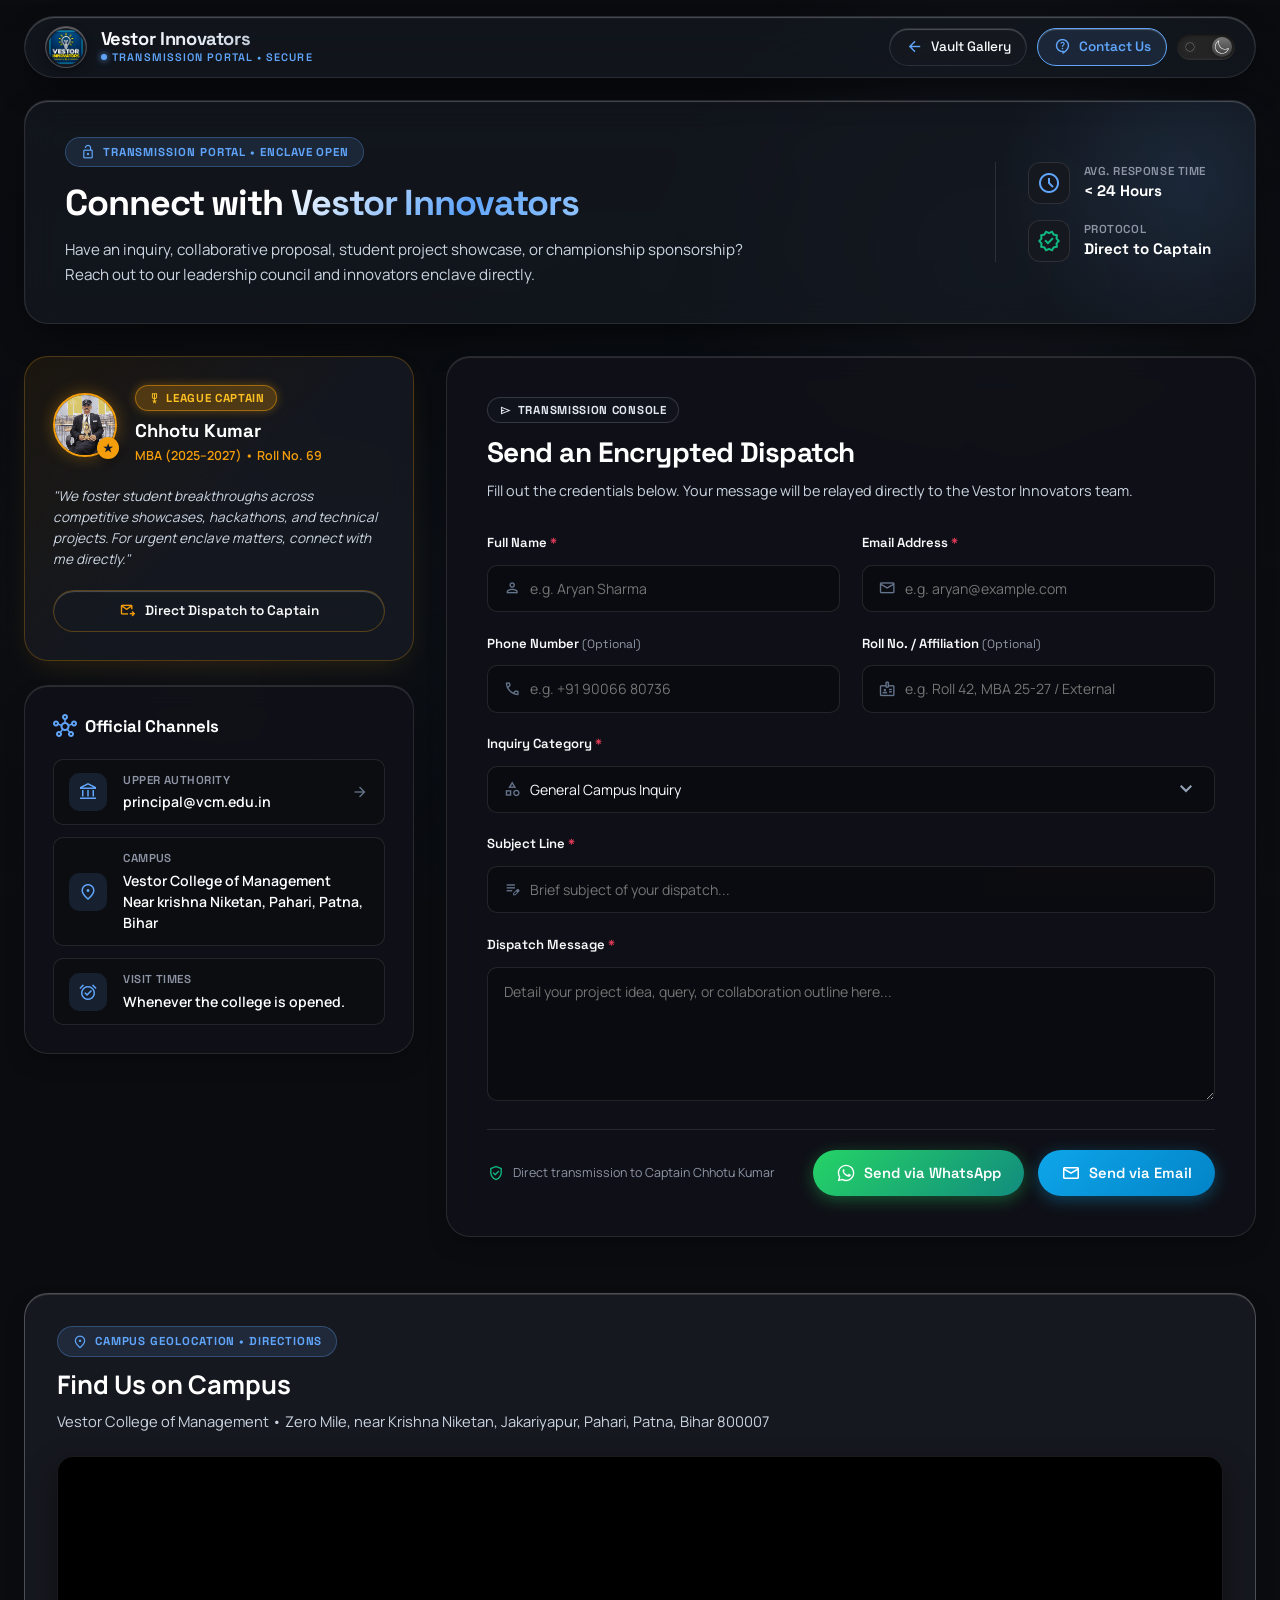
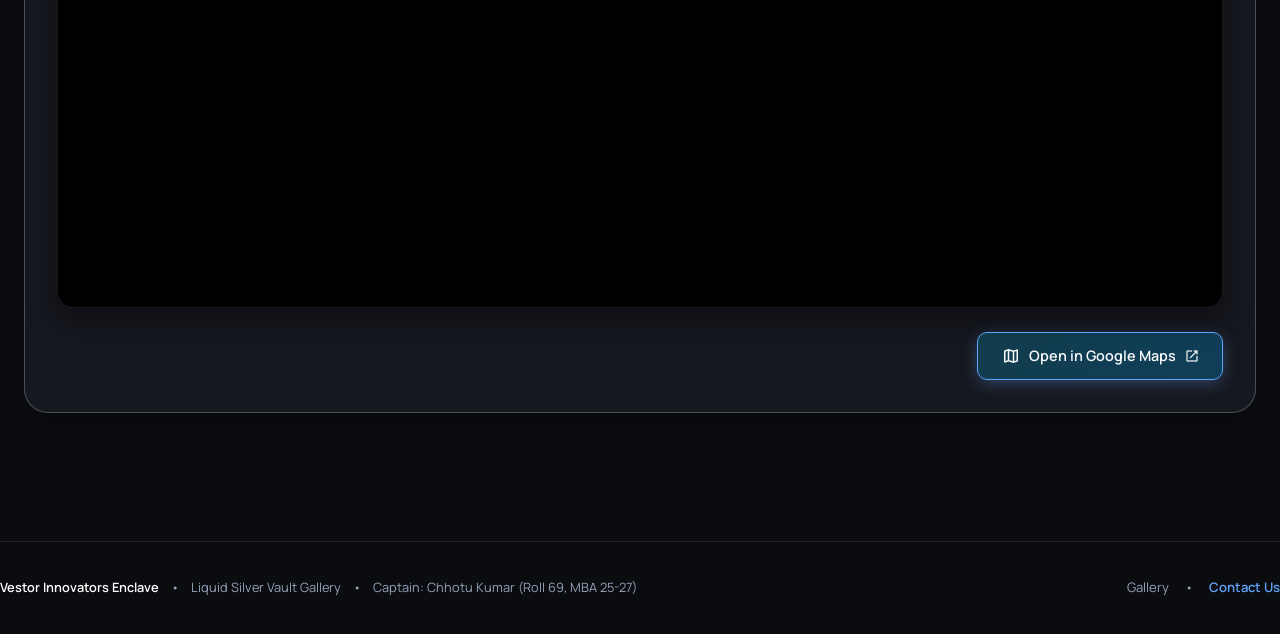
==== commit 630a72d5: "Add files via upload" ====
--- a/contact/index.html
+++ b/contact/index.html
@@ -347,6 +347,32 @@
 
     </div>
 
+    <!-- Campus Geolocation & Interactive Map Section -->
+    <section class="campus-map-card glass-card">
+      <div class="campus-map-header">
+        <div class="hero-badge-pill" style="margin-bottom: 0.6rem;">
+          <span class="material-symbols-outlined" style="font-size: 16px; color: var(--accent-cyan);">location_on</span>
+          <span>CAMPUS GEOLOCATION &bull; DIRECTIONS</span>
+        </div>
+        <h2 class="campus-map-title">Find Us on Campus</h2>
+        <p class="campus-map-subtitle">
+          Vestor College of Management &bull; Zero Mile, near Krishna Niketan, Jakariyapur, Pahari, Patna, Bihar 800007
+        </p>
+      </div>
+
+      <div class="campus-map-frame-box">
+        <iframe src="https://www.google.com/maps/embed?pb=!1m18!1m12!1m3!1d3598.5991062525222!2d85.17877537666165!3d25.58500111588167!2m3!1f0!2f0!3f0!3m2!1i1024!2i768!4f13.1!3m3!1m2!1s0x39ed599d0d0cbe2f%3A0x3ab8a73d2a0c91b6!2sVestor%20College%20of%20Management%20-%20Top%20BCA%20College%20In%20Patna%20%7C%20Best%20BBA%20College%20In%20Patna!5e0!3m2!1sen!2sin!4v1790181043534!5m2!1sen!2sin" width="100%" height="450" style="border:0;" allowfullscreen="" loading="lazy" referrerpolicy="strict-origin-when-cross-origin"></iframe>
+      </div>
+
+      <div class="campus-map-footer">
+        <a href="https://maps.app.goo.gl/KGqycWx93PZPrJbK9" target="_blank" rel="noopener noreferrer" class="btn-map-action" title="Open Vestor College of Management in Google Maps">
+          <span class="material-symbols-outlined" style="font-size: 20px;">map</span>
+          <span>Open in Google Maps</span>
+          <span class="material-symbols-outlined" style="font-size: 16px;">open_in_new</span>
+        </a>
+      </div>
+    </section>
+
   </main>
 
   <!-- Site Footer -->
--- a/style.css
+++ b/style.css
@@ -602,7 +602,7 @@
   box-shadow: inset 0px 1px 3px rgba(0, 0, 0, 0.4),
               inset 0px -1px 3px rgba(255, 255, 255, 0.4);
   cursor: pointer;
-  transition: 0.3s;
+  transition: background 0.18s ease-out;
   box-sizing: border-box;
 }
 
@@ -616,16 +616,20 @@
   background: linear-gradient(180deg, #ffcc89, #d8860b);
   border-radius: 20px;
   box-shadow: 0px 1px 4px rgba(0, 0, 0, 0.25);
-  transition: 0.3s cubic-bezier(0.4, 0, 0.2, 1);
-}
-
-.theme-switch-container label[for="darkmode-toggle"] svg {
+  transform: translateX(0);
+  transition: transform 0.2s cubic-bezier(0.16, 1, 0.3, 1), background 0.2s ease-out;
+  will-change: transform;
+}
+
+.theme-switch-container label[for="darkmode-toggle"] svg,
+.theme-switch-container label[for="darkmode-toggle"] svg * {
   position: absolute;
   width: 14px;
   height: 14px;
   top: 6px;
   z-index: 10;
-  transition: 0.3s;
+  pointer-events: none;
+  transition: fill 0.18s ease-out;
 }
 
 .theme-switch-container label[for="darkmode-toggle"] svg.sun {
@@ -646,8 +650,7 @@
 }
 
 .theme-switch-container input#darkmode-toggle:checked + label[for="darkmode-toggle"]:after {
-  left: calc(100% - 3px);
-  transform: translateX(-100%);
+  transform: translateX(32px);
   background: linear-gradient(180deg, #777, #3a3a3a);
 }
 
@@ -657,11 +660,6 @@
 
 .theme-switch-container input#darkmode-toggle:checked + label[for="darkmode-toggle"] svg.moon {
   fill: #fff;
-}
-
-/* Active Squashing / Stretch Effect */
-.theme-switch-container input#darkmode-toggle:active + label[for="darkmode-toggle"]:after {
-  width: 27px;
 }
 
 /* Camera Option & Stream Viewfinder Styles */
@@ -1044,6 +1042,467 @@
   gap: 0.75rem;
 }
 
+/* Google Photos Smart Justified Stream Mode (Zero Empty Spaces) */
+.gallery-grid.view-smart {
+  display: flex;
+  flex-wrap: wrap;
+  gap: 8px;
+}
+
+.gallery-grid.view-smart::after {
+  content: '';
+  flex-grow: 99999999;
+  height: 0;
+  min-width: 220px;
+}
+
+.gallery-grid.view-smart .gallery-card {
+  height: 250px;
+  flex-grow: calc(var(--aspect, 0.7) * 100);
+  flex-basis: calc(250px * var(--aspect, 0.7));
+  max-width: 100%;
+  aspect-ratio: auto !important;
+}
+
+/* Video Card & Indicator Styles */
+.card-video {
+  width: 100%;
+  height: 100%;
+  object-fit: cover;
+  display: block;
+}
+
+.video-play-indicator {
+  position: absolute;
+  top: 10px;
+  left: 10px;
+  display: inline-flex;
+  align-items: center;
+  gap: 4px;
+  background: rgba(0, 0, 0, 0.7);
+  backdrop-filter: blur(8px);
+  -webkit-backdrop-filter: blur(8px);
+  color: #fff;
+  font-size: 0.75rem;
+  font-weight: 600;
+  padding: 3px 8px;
+  border-radius: var(--radius-pill);
+  border: 1px solid rgba(255, 255, 255, 0.2);
+  z-index: 5;
+  pointer-events: none;
+}
+
+/* --------------------------------------------------------------------------
+   Highlights & Memories Carousel (Image 3 Inspiration)
+   -------------------------------------------------------------------------- */
+.highlights-section {
+  margin-bottom: 1.5rem;
+  padding: 1.1rem 1.25rem;
+  border-radius: var(--radius-lg);
+  position: relative;
+  overflow: hidden;
+}
+
+.highlights-header {
+  display: flex;
+  align-items: center;
+  justify-content: space-between;
+  margin-bottom: 0.85rem;
+  gap: 1rem;
+  flex-wrap: wrap;
+}
+
+.highlights-title-group {
+  display: flex;
+  align-items: center;
+  gap: 0.65rem;
+}
+
+.highlights-icon {
+  font-size: 24px;
+  color: var(--accent-cyan);
+  background: var(--accent-cyan-soft);
+  padding: 6px;
+  border-radius: 50%;
+}
+
+.highlights-title {
+  font-family: var(--font-display);
+  font-size: 1.15rem;
+  font-weight: 700;
+  color: var(--chrome-primary);
+  line-height: 1.2;
+}
+
+.highlights-subtitle {
+  font-size: 0.75rem;
+  color: var(--chrome-muted);
+}
+
+.highlights-controls {
+  display: flex;
+  align-items: center;
+  gap: 0.75rem;
+}
+
+/* Ambient Audio Button & Animated Wave */
+.btn-audio-toggle {
+  display: inline-flex;
+  align-items: center;
+  gap: 0.5rem;
+  padding: 0.45rem 0.85rem;
+  border-radius: var(--radius-pill);
+  font-size: 0.8rem;
+  font-weight: 600;
+  background: var(--bg-surface-glass);
+  border: 1px solid var(--chrome-border);
+  color: var(--chrome-primary);
+  transition: all var(--transition-fast);
+}
+
+.btn-audio-toggle.active {
+  background: var(--accent-cyan-soft);
+  border-color: var(--accent-cyan);
+  color: var(--accent-cyan);
+}
+
+.audio-wave-anim {
+  display: none;
+  align-items: flex-end;
+  gap: 2px;
+  height: 14px;
+  width: 14px;
+}
+
+.btn-audio-toggle.active .audio-wave-anim {
+  display: inline-flex;
+}
+
+.audio-wave-anim span {
+  display: block;
+  width: 2px;
+  height: 100%;
+  background: currentColor;
+  border-radius: 1px;
+  animation: audioWaveBar 1.2s ease-in-out infinite;
+}
+
+.audio-wave-anim span:nth-child(1) { animation-delay: 0s; height: 40%; }
+.audio-wave-anim span:nth-child(2) { animation-delay: 0.2s; height: 90%; }
+.audio-wave-anim span:nth-child(3) { animation-delay: 0.4s; height: 60%; }
+.audio-wave-anim span:nth-child(4) { animation-delay: 0.6s; height: 100%; }
+
+@keyframes audioWaveBar {
+  0%, 100% { transform: scaleY(0.3); }
+  50% { transform: scaleY(1); }
+}
+
+.highlights-arrows {
+  display: flex;
+  align-items: center;
+  gap: 0.4rem;
+}
+
+.arrow-btn {
+  width: 32px;
+  height: 32px;
+  border-radius: 50%;
+  background: #0284c7;
+  color: #fff;
+  display: inline-flex;
+  align-items: center;
+  justify-content: center;
+  box-shadow: 0 4px 12px rgba(2, 132, 199, 0.4);
+  transition: transform var(--transition-fast), background var(--transition-fast);
+}
+
+.arrow-btn:hover {
+  transform: scale(1.08);
+  background: #0369a1;
+}
+
+.highlights-track {
+  display: flex;
+  align-items: center;
+  gap: 0.75rem;
+  overflow-x: auto;
+  scroll-behavior: smooth;
+  scroll-snap-type: x mandatory;
+  padding: 0.25rem 0.15rem 0.5rem;
+  -webkit-overflow-scrolling: touch;
+  scrollbar-width: none;
+}
+
+.highlights-track::-webkit-scrollbar {
+  display: none;
+}
+
+/* Individual Highlight Memory Card (Matches Image 3) */
+.highlight-card {
+  flex: 0 0 215px;
+  height: 125px;
+  border-radius: var(--radius-md);
+  position: relative;
+  overflow: hidden;
+  cursor: pointer;
+  scroll-snap-align: start;
+  border: 1px solid rgba(255, 255, 255, 0.14);
+  box-shadow: 0 8px 20px -6px rgba(0, 0, 0, 0.5);
+  transform: translateZ(0);
+  transition: transform 0.22s cubic-bezier(0.16, 1, 0.3, 1), box-shadow 0.22s ease-out, border-color 0.22s ease-out;
+}
+
+.highlight-card:hover {
+  transform: translateY(-3px) scale(1.02);
+  border-color: var(--accent-cyan);
+  box-shadow: 0 12px 28px -6px rgba(2, 132, 199, 0.35);
+}
+
+.highlight-card img,
+.highlight-card video {
+  width: 100%;
+  height: 100%;
+  object-fit: cover;
+  display: block;
+}
+
+.highlight-card-overlay {
+  position: absolute;
+  inset: 0;
+  background: linear-gradient(180deg, rgba(0, 0, 0, 0.1) 0%, rgba(0, 0, 0, 0.35) 45%, rgba(0, 0, 0, 0.88) 100%);
+  display: flex;
+  flex-direction: column;
+  justify-content: flex-end;
+  padding: 0.65rem 0.75rem;
+  pointer-events: none;
+}
+
+.highlight-card-title {
+  color: #ffffff;
+  font-family: var(--font-display);
+  font-size: 0.82rem;
+  font-weight: 600;
+  line-height: 1.25;
+  text-shadow: 0 1px 3px rgba(0, 0, 0, 0.8);
+  white-space: nowrap;
+  overflow: hidden;
+  text-overflow: ellipsis;
+}
+
+.highlight-card-tag {
+  color: rgba(255, 255, 255, 0.75);
+  font-size: 0.68rem;
+  margin-top: 2px;
+}
+
+.highlight-play-badge {
+  position: absolute;
+  top: 8px;
+  right: 8px;
+  background: rgba(0, 0, 0, 0.6);
+  backdrop-filter: blur(4px);
+  width: 24px;
+  height: 24px;
+  border-radius: 50%;
+  display: flex;
+  align-items: center;
+  justify-content: center;
+  color: #fff;
+  border: 1px solid rgba(255, 255, 255, 0.3);
+}
+
+/* --------------------------------------------------------------------------
+   Story Viewer Modal (Google Photos Memories Style)
+   -------------------------------------------------------------------------- */
+.story-viewer-modal {
+  position: fixed;
+  inset: 0;
+  z-index: 10000;
+  background: rgba(0, 0, 0, 0.94);
+  backdrop-filter: blur(20px);
+  -webkit-backdrop-filter: blur(20px);
+  display: none;
+  align-items: center;
+  justify-content: center;
+}
+
+.story-viewer-modal.active {
+  display: flex;
+}
+
+.story-backdrop {
+  position: absolute;
+  inset: 0;
+}
+
+.story-container {
+  position: relative;
+  width: 100%;
+  max-width: 440px;
+  height: 92vh;
+  max-height: 820px;
+  border-radius: var(--radius-lg);
+  overflow: hidden;
+  background: #000;
+  box-shadow: 0 25px 60px -10px rgba(0, 0, 0, 0.9);
+  display: flex;
+  flex-direction: column;
+  z-index: 5;
+}
+
+.story-progress-bar-container {
+  position: absolute;
+  top: 10px;
+  left: 10px;
+  right: 10px;
+  z-index: 20;
+  display: flex;
+  gap: 5px;
+}
+
+.story-progress-segment {
+  flex: 1;
+  height: 3px;
+  background: rgba(255, 255, 255, 0.3);
+  border-radius: 3px;
+  overflow: hidden;
+  position: relative;
+}
+
+.story-progress-fill {
+  position: absolute;
+  top: 0;
+  left: 0;
+  bottom: 0;
+  width: 0%;
+  background: #fff;
+  transition: width 0.05s linear;
+}
+
+.story-progress-segment.completed .story-progress-fill {
+  width: 100% !important;
+}
+
+.story-header {
+  position: absolute;
+  top: 22px;
+  left: 12px;
+  right: 12px;
+  z-index: 20;
+  display: flex;
+  align-items: center;
+  justify-content: space-between;
+  color: #fff;
+}
+
+.story-user-badge {
+  display: flex;
+  align-items: center;
+  gap: 8px;
+}
+
+.story-avatar {
+  width: 32px;
+  height: 32px;
+  border-radius: 50%;
+  border: 1.5px solid var(--accent-cyan);
+  object-fit: cover;
+}
+
+.story-title-wrap {
+  display: flex;
+  flex-direction: column;
+}
+
+.story-tag {
+  font-size: 0.68rem;
+  color: var(--accent-cyan);
+  font-weight: 600;
+  text-transform: uppercase;
+  letter-spacing: 0.05em;
+}
+
+.story-title {
+  font-size: 0.85rem;
+  font-weight: 600;
+  white-space: nowrap;
+  max-width: 200px;
+  overflow: hidden;
+  text-overflow: ellipsis;
+}
+
+.story-controls {
+  display: flex;
+  align-items: center;
+  gap: 6px;
+}
+
+.story-ctrl-btn {
+  width: 32px;
+  height: 32px;
+  border-radius: 50%;
+  background: rgba(0, 0, 0, 0.5);
+  color: #fff;
+  display: flex;
+  align-items: center;
+  justify-content: center;
+  border: 1px solid rgba(255, 255, 255, 0.2);
+  transition: background var(--transition-fast);
+}
+
+.story-ctrl-btn:hover {
+  background: rgba(255, 255, 255, 0.2);
+}
+
+.story-stage {
+  flex: 1;
+  position: relative;
+  overflow: hidden;
+  background: #050505;
+}
+
+.story-media {
+  width: 100%;
+  height: 100%;
+  object-fit: cover;
+  display: block;
+}
+
+.story-tap-zone {
+  position: absolute;
+  top: 0;
+  bottom: 0;
+  width: 38%;
+  z-index: 10;
+  cursor: pointer;
+}
+
+.story-tap-prev { left: 0; }
+.story-tap-next { right: 0; width: 62%; }
+
+.story-caption {
+  position: absolute;
+  bottom: 0;
+  left: 0;
+  right: 0;
+  z-index: 20;
+  padding: 1.25rem 1rem 1rem;
+  background: linear-gradient(180deg, transparent 0%, rgba(0, 0, 0, 0.85) 60%, rgba(0, 0, 0, 0.98) 100%);
+  color: #fff;
+}
+
+.story-caption h3 {
+  font-size: 1rem;
+  font-weight: 700;
+  margin-bottom: 0.25rem;
+}
+
+.story-caption p {
+  font-size: 0.8rem;
+  color: var(--chrome-secondary);
+  line-height: 1.35;
+}
+
 .gallery-grid.view-compact .gallery-card {
   border-radius: var(--radius-sm);
 }
@@ -1966,15 +2425,32 @@
   }
 
   /* Distinct Grid Layouts in Android / Mobile View (Zero Blank Spaces) */
+  /* 0. Smart Google Photos: Justified packing with 160px rows */
+  .gallery-grid.view-smart {
+    display: flex;
+    flex-wrap: wrap;
+    gap: 6px;
+  }
+  .gallery-grid.view-smart .gallery-card {
+    height: 160px;
+    flex-basis: calc(160px * var(--aspect, 0.7));
+  }
+  .gallery-grid.view-smart .card-details {
+    padding: 0.5rem 0.6rem;
+  }
+  .gallery-grid.view-smart .card-title {
+    font-size: 0.82rem;
+  }
+
   /* 1. Standard: 1 column full showcase */
-  .gallery-grid:not(.view-bento):not(.view-compact) {
+  .gallery-grid:not(.view-smart):not(.view-bento):not(.view-compact) {
     grid-template-columns: 1fr;
     gap: 1rem;
   }
-  .gallery-grid:not(.view-bento):not(.view-compact) .gallery-card.aspect-portrait {
+  .gallery-grid:not(.view-smart):not(.view-bento):not(.view-compact) .gallery-card.aspect-portrait {
     aspect-ratio: 9 / 14;
   }
-  .gallery-grid:not(.view-bento):not(.view-compact) .gallery-card.aspect-wide {
+  .gallery-grid:not(.view-smart):not(.view-bento):not(.view-compact) .gallery-card.aspect-wide {
     aspect-ratio: 16 / 9;
   }
 
--- a/contact/contact.css
+++ b/contact/contact.css
@@ -883,3 +883,95 @@
     justify-content: center;
   }
 }
+
+/* --------------------------------------------------------------------------
+   Campus Geolocation & Interactive Map Section
+   -------------------------------------------------------------------------- */
+.campus-map-card {
+  margin-top: 2rem;
+  padding: 2rem;
+  border-radius: var(--radius-lg);
+  border: 1px solid var(--chrome-border-highlight);
+  background: var(--bg-surface-elevated);
+  display: flex;
+  flex-direction: column;
+  gap: 1.5rem;
+}
+
+.campus-map-header {
+  text-align: left;
+}
+
+.campus-map-title {
+  font-family: var(--font-heading);
+  font-size: 1.6rem;
+  font-weight: 700;
+  color: var(--chrome-primary);
+  margin-bottom: 0.35rem;
+}
+
+.campus-map-subtitle {
+  font-size: 0.92rem;
+  color: var(--text-secondary);
+  line-height: 1.5;
+}
+
+.campus-map-frame-box {
+  width: 100%;
+  border-radius: var(--radius-md);
+  overflow: hidden;
+  border: 1px solid var(--chrome-border);
+  box-shadow: 0 12px 30px rgba(0, 0, 0, 0.4);
+  background: #000;
+}
+
+.campus-map-frame-box iframe {
+  display: block;
+  width: 100%;
+  min-height: 380px;
+}
+
+.campus-map-footer {
+  display: flex;
+  justify-content: flex-end;
+}
+
+.btn-map-action {
+  display: inline-flex;
+  align-items: center;
+  gap: 0.5rem;
+  padding: 0.75rem 1.4rem;
+  border-radius: var(--radius-sm);
+  background: linear-gradient(135deg, rgba(0, 210, 255, 0.2), rgba(2, 132, 199, 0.35));
+  border: 1px solid var(--accent-cyan);
+  color: var(--text-primary);
+  font-family: var(--font-heading);
+  font-size: 0.9rem;
+  font-weight: 600;
+  text-decoration: none;
+  transition: all var(--transition-fast);
+  box-shadow: 0 4px 15px var(--accent-cyan-glow);
+}
+
+.btn-map-action:hover {
+  background: var(--accent-cyan);
+  color: #000;
+  transform: translateY(-2px);
+  box-shadow: 0 8px 25px rgba(0, 210, 255, 0.5);
+}
+
+@media (max-width: 768px) {
+  .campus-map-card {
+    padding: 1.25rem;
+  }
+  .campus-map-frame-box iframe {
+    min-height: 300px;
+  }
+  .campus-map-footer {
+    justify-content: stretch;
+  }
+  .btn-map-action {
+    width: 100%;
+    justify-content: center;
+  }
+}
